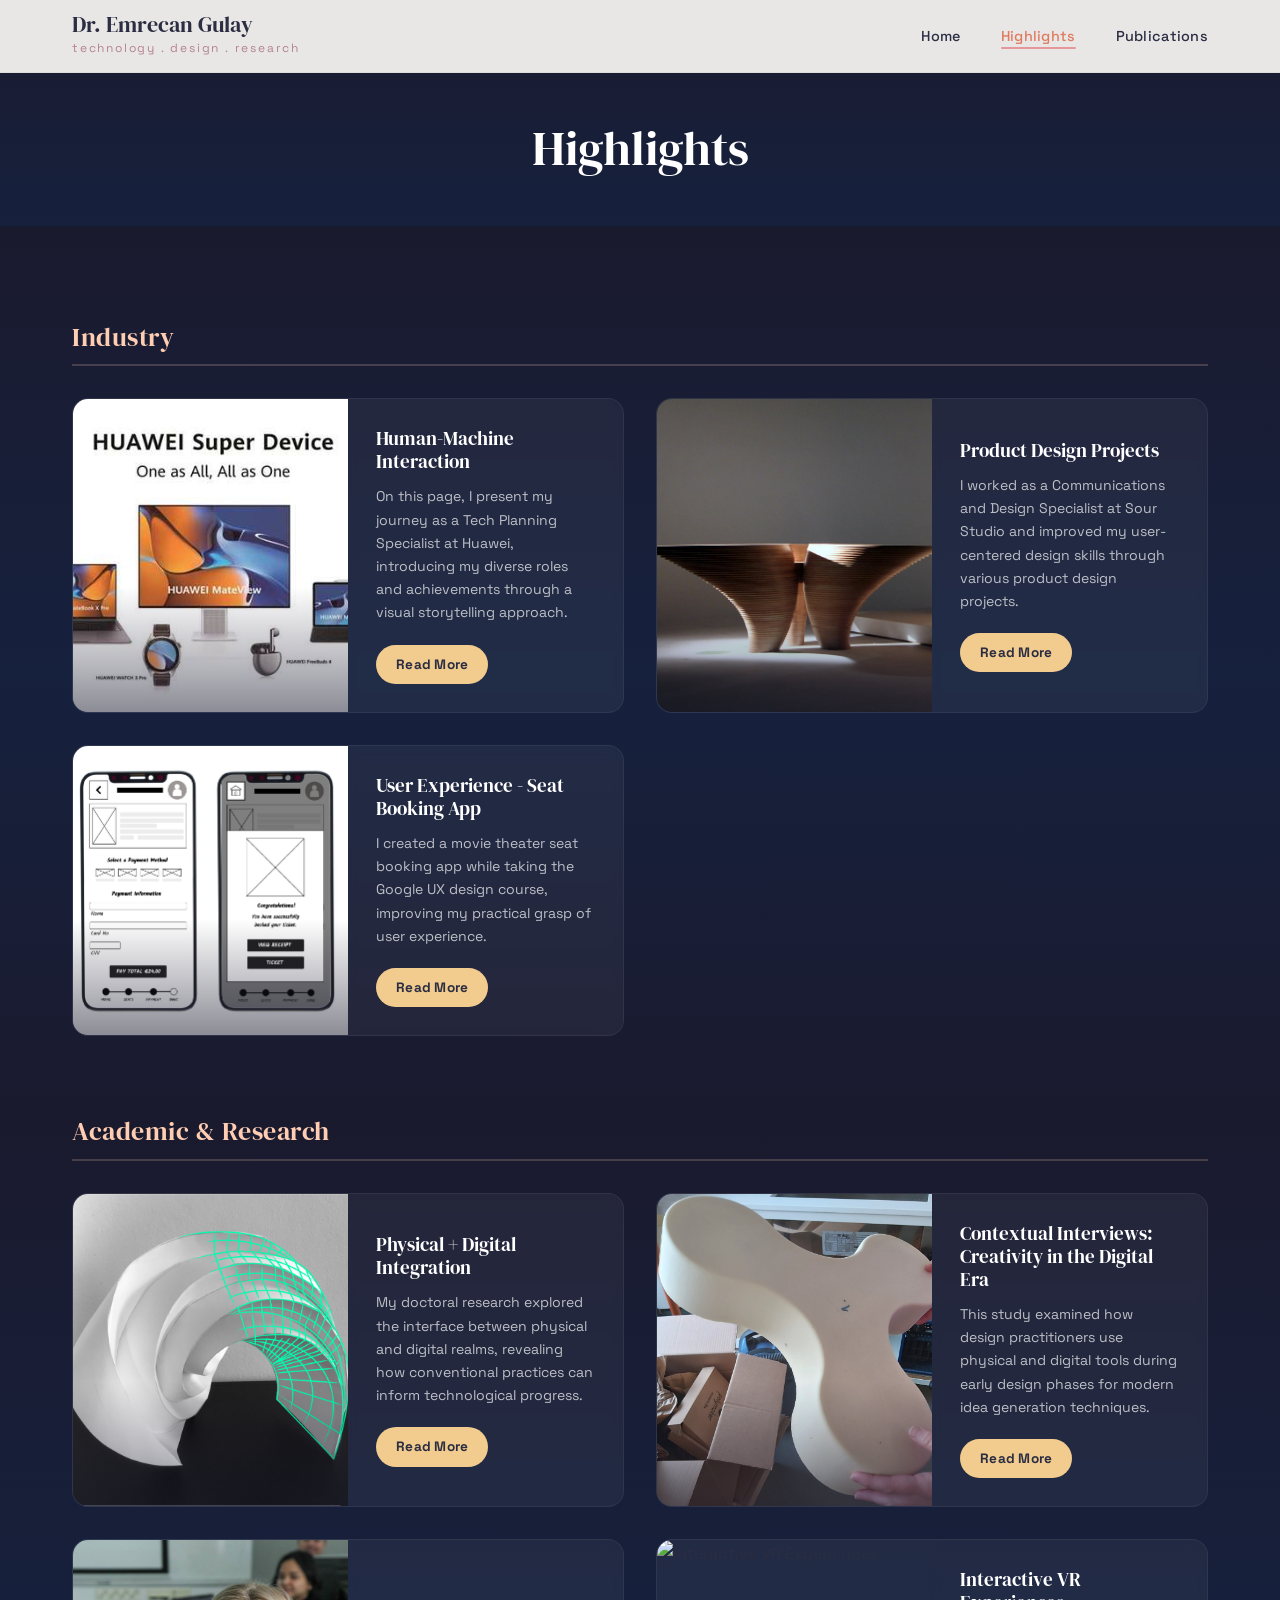
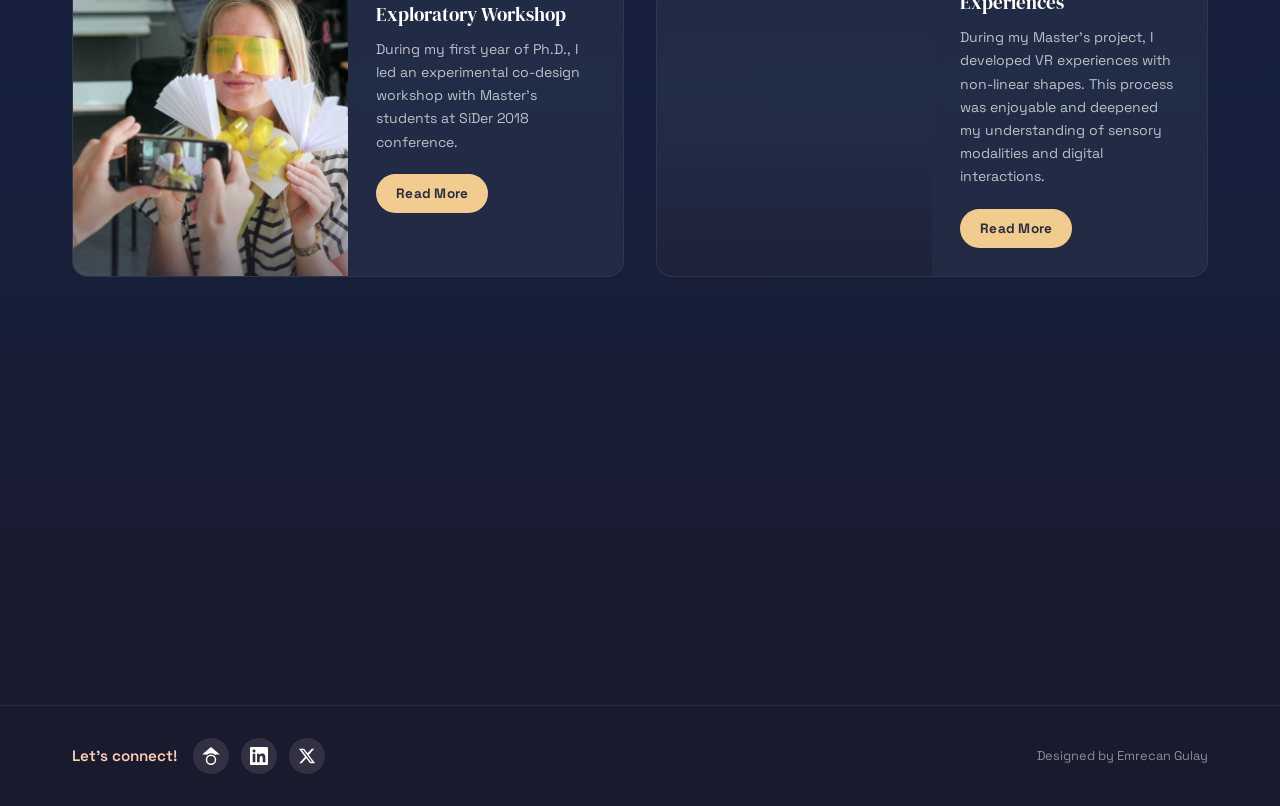
==== highlights.html @ 9b8a77b8 "Initial deploy: Enhanced portfolio site for GitHub Pages Migrated from Wix with visual enhancements " ====
<!DOCTYPE html>
<html lang="en">
<head>
  <meta charset="UTF-8">
  <meta name="viewport" content="width=device-width, initial-scale=1.0">
  <title>Highlights | Dr. Emrecan Gulay</title>
  <meta name="description" content="Project highlights from Dr. Emrecan Gulay's career in HCI research, UX design, and creative technology.">
  <link rel="icon" href="images/logo.png" type="image/png">
  <link rel="preconnect" href="https://fonts.googleapis.com">
  <link rel="preconnect" href="https://fonts.gstatic.com" crossorigin>
  <link href="https://fonts.googleapis.com/css2?family=Space+Grotesk:wght@300;400;500;600;700&family=DM+Serif+Display&display=swap" rel="stylesheet">
  <link rel="stylesheet" href="css/style.css">
</head>
<body data-page="highlights">

  <!-- ========== NAVIGATION ========== -->
  <nav class="navbar">
    <div class="container">
      <a href="index.html" class="nav-brand">
        <span class="nav-brand-name">Dr. Emrecan Gulay</span>
        <span class="nav-brand-subtitle">Technology . Design . Research</span>
      </a>
      <button class="nav-toggle" aria-label="Toggle navigation">
        <span></span>
        <span></span>
        <span></span>
      </button>
      <ul class="nav-links">
        <li><a href="index.html">Home</a></li>
        <li><a href="highlights.html" class="active">Highlights</a></li>
        <li><a href="publications.html">Publications</a></li>
      </ul>
    </div>
  </nav>

  <!-- ========== PAGE HERO ========== -->
  <section class="page-hero">
    <div class="container">
      <h1>Highlights</h1>
    </div>
  </section>

  <!-- ========== INDUSTRY PROJECTS ========== -->
  <section class="projects-section section-padding">
    <div class="container">
      <h2 class="section-label reveal">Industry</h2>
      <div class="projects-grid stagger-children">

        <!-- Human-Machine Interaction (Huawei) -->
        <div class="project-card reveal">
          <div class="project-card-image-wrapper">
            <img src="images/huawei-chip.jpg" alt="Huawei Human-Machine Interaction" class="project-card-image">
            <div class="project-card-image-overlay"></div>
          </div>
          <div class="project-card-content">
            <h3 class="project-card-title">Human-Machine Interaction</h3>
            <p class="project-card-desc">On this page, I present my journey as a Tech Planning Specialist at Huawei, introducing my diverse roles and achievements through a visual storytelling approach.</p>
            <a href="projects/huawei.html" class="btn btn-small">Read More</a>
          </div>
        </div>

        <!-- Product Design Projects (Sour Studio) -->
        <div class="project-card reveal">
          <div class="project-card-image-wrapper">
            <img src="images/product-design-table.png" alt="Product Design Projects" class="project-card-image">
            <div class="project-card-image-overlay"></div>
          </div>
          <div class="project-card-content">
            <h3 class="project-card-title">Product Design Projects</h3>
            <p class="project-card-desc">I worked as a Communications and Design Specialist at Sour Studio and improved my user-centered design skills through various product design projects.</p>
            <a href="projects/product-design.html" class="btn btn-small">Read More</a>
          </div>
        </div>

        <!-- User Experience - Seat Booking App -->
        <div class="project-card reveal">
          <div class="project-card-image-wrapper">
            <img src="images/seat-booking-wireframes.jpg" alt="User Experience - Seat Booking App" class="project-card-image">
            <div class="project-card-image-overlay"></div>
          </div>
          <div class="project-card-content">
            <h3 class="project-card-title">User Experience - Seat Booking App</h3>
            <p class="project-card-desc">I created a movie theater seat booking app while taking the Google UX design course, improving my practical grasp of user experience.</p>
            <a href="projects/seat-booking-app.html" class="btn btn-small">Read More</a>
          </div>
        </div>

      </div>
    </div>
  </section>

  <!-- ========== ACADEMIC / RESEARCH PROJECTS ========== -->
  <section class="projects-section">
    <div class="container">
      <h2 class="section-label reveal">Academic &amp; Research</h2>
      <div class="projects-grid stagger-children">

        <!-- Physical + Digital Integration (PhD) -->
        <div class="project-card reveal">
          <div class="project-card-image-wrapper">
            <img src="images/parametric-model.jpg" alt="Physical + Digital Integration" class="project-card-image">
            <div class="project-card-image-overlay"></div>
          </div>
          <div class="project-card-content">
            <h3 class="project-card-title">Physical + Digital Integration</h3>
            <p class="project-card-desc">My doctoral research explored the interface between physical and digital realms, revealing how conventional practices can inform technological progress.</p>
            <a href="projects/physical-digital.html" class="btn btn-small">Read More</a>
          </div>
        </div>

        <!-- Contextual Interviews -->
        <div class="project-card reveal">
          <div class="project-card-image-wrapper">
            <img src="images/contextual-interviews.jpg" alt="Contextual Interviews" class="project-card-image">
            <div class="project-card-image-overlay"></div>
          </div>
          <div class="project-card-content">
            <h3 class="project-card-title">Contextual Interviews: Creativity in the Digital Era</h3>
            <p class="project-card-desc">This study examined how design practitioners use physical and digital tools during early design phases for modern idea generation techniques.</p>
            <a href="projects/contextual-interviews.html" class="btn btn-small">Read More</a>
          </div>
        </div>

        <!-- Exploratory Workshop -->
        <div class="project-card reveal">
          <div class="project-card-image-wrapper">
            <img src="images/exploratory-workshop.jpg" alt="Exploratory Workshop at SiDer 2018" class="project-card-image">
            <div class="project-card-image-overlay"></div>
          </div>
          <div class="project-card-content">
            <h3 class="project-card-title">Exploratory Workshop</h3>
            <p class="project-card-desc">During my first year of Ph.D., I led an experimental co-design workshop with Master's students at SiDer 2018 conference.</p>
            <a href="projects/exploratory-workshop.html" class="btn btn-small">Read More</a>
          </div>
        </div>

        <!-- Interactive VR Experiences -->
        <div class="project-card reveal">
          <div class="project-card-image-wrapper">
            <img src="images/vr-experience.jpg" alt="Interactive VR Experiences" class="project-card-image">
            <div class="project-card-image-overlay"></div>
          </div>
          <div class="project-card-content">
            <h3 class="project-card-title">Interactive VR Experiences</h3>
            <p class="project-card-desc">During my Master's project, I developed VR experiences with non-linear shapes. This process was enjoyable and deepened my understanding of sensory modalities and digital interactions.</p>
            <a href="projects/vr-experiences.html" class="btn btn-small">Read More</a>
          </div>
        </div>

        <!-- Algorithmic Design -->
        <div class="project-card reveal">
          <div class="project-card-image-wrapper">
            <img src="images/algorithmic-design.jpg" alt="Algorithmic Design" class="project-card-image">
            <div class="project-card-image-overlay"></div>
          </div>
          <div class="project-card-content">
            <h3 class="project-card-title">Algorithmic Design</h3>
            <p class="project-card-desc">I used algorithmic tools and automated fabrication to construct a plywood exhibition space with curvaceous elements.</p>
            <a href="projects/algorithmic-design.html" class="btn btn-small">Read More</a>
          </div>
        </div>


      </div>
    </div>
  </section>

  <!-- Spacer before footer -->
  <div style="padding-bottom: 3rem; background: var(--dark-bg);"></div>

  <!-- ========== FOOTER ========== -->
  <footer class="footer">
    <div class="container">
      <div class="footer-connect">
        <span>Let's connect!</span>
        <div class="social-links">
          <a href="https://scholar.google.com/citations?user=F1DVHl8AAAAJ&hl=en" target="_blank" rel="noopener noreferrer" class="social-link" aria-label="Google Scholar">
            <svg width="18" height="18" viewBox="0 0 24 24" fill="currentColor"><path d="M12 24a7 7 0 1 1 0-14 7 7 0 0 1 0 14Zm0-2a5 5 0 1 0 0-10 5 5 0 0 0 0 10ZM0.21 10L12 0l11.79 10H18v1a7.96 7.96 0 0 0-6-2.74A7.96 7.96 0 0 0 6 11v-1H0.21Z"/></svg>
          </a>
          <a href="https://www.linkedin.com/in/emrecan-gulay/" target="_blank" rel="noopener noreferrer" class="social-link" aria-label="LinkedIn">
            <svg width="18" height="18" viewBox="0 0 24 24" fill="currentColor"><path d="M20.447 20.452h-3.554v-5.569c0-1.328-.027-3.037-1.852-3.037-1.853 0-2.136 1.445-2.136 2.939v5.667H9.351V9h3.414v1.561h.046c.477-.9 1.637-1.85 3.37-1.85 3.601 0 4.267 2.37 4.267 5.455v6.286zM5.337 7.433c-1.144 0-2.063-.926-2.063-2.065 0-1.138.92-2.063 2.063-2.063 1.14 0 2.064.925 2.064 2.063 0 1.139-.925 2.065-2.064 2.065zm1.782 13.019H3.555V9h3.564v11.452zM22.225 0H1.771C.792 0 0 .774 0 1.729v20.542C0 23.227.792 24 1.771 24h20.451C23.2 24 24 23.227 24 22.271V1.729C24 .774 23.2 0 22.222 0h.003z"/></svg>
          </a>
          <a href="https://twitter.com/" target="_blank" rel="noopener noreferrer" class="social-link" aria-label="Twitter">
            <svg width="18" height="18" viewBox="0 0 24 24" fill="currentColor"><path d="M18.244 2.25h3.308l-7.227 8.26 8.502 11.24H16.17l-5.214-6.817L4.99 21.75H1.68l7.73-8.835L1.254 2.25H8.08l4.713 6.231zm-1.161 17.52h1.833L7.084 4.126H5.117z"/></svg>
          </a>
        </div>
      </div>
      <div class="footer-credit">
        Designed by Emrecan Gulay
      </div>
    </div>
  </footer>

  <script src="js/main.js"></script>
  <script src="js/cursor-effects.js"></script>
</body>
</html>
---- css/style.css ----
/* ===================================
   Dr. Emrecan Gulay - Portfolio Site
   Warm Blush/Peach Pastel Theme
   =================================== */

/* ---------- CSS Variables ---------- */
:root {
  --peach: #FFCDB2;
  --blush: #FFB4A2;
  --rose: #E5989B;
  --deep-rose: #B5838D;
  --charcoal: #2B2D42;
  --dark-bg: #1A1A2E;
  --cream: #FAF9F6;
  --white: #FFFFFF;
  --light-gray: #F0EDED;
  --accent-orange: #E07A5F;
  --accent-teal: #81B29A;
  --accent-gold: #F2CC8F;
  --font-main: 'Space Grotesk', -apple-system, BlinkMacSystemFont, 'Segoe UI', sans-serif;
  --font-display: 'DM Serif Display', Georgia, serif;
  --transition: 0.3s cubic-bezier(0.4, 0, 0.2, 1);
  --shadow-sm: 0 2px 8px rgba(43, 45, 66, 0.08);
  --shadow-md: 0 4px 20px rgba(43, 45, 66, 0.12);
  --shadow-lg: 0 8px 40px rgba(43, 45, 66, 0.16);
  --max-width: 1200px;
}

/* ---------- Reset & Base ---------- */
*,
*::before,
*::after {
  margin: 0;
  padding: 0;
  box-sizing: border-box;
}

html {
  scroll-behavior: smooth;
  font-size: 16px;
}

body {
  font-family: var(--font-main);
  color: var(--charcoal);
  background-color: var(--cream);
  line-height: 1.7;
  overflow-x: hidden;
  -webkit-font-smoothing: antialiased;
}

img {
  max-width: 100%;
  height: auto;
  display: block;
}

a {
  color: inherit;
  text-decoration: none;
  transition: color var(--transition);
}

h1, h2, h3, h4 {
  font-family: var(--font-display);
  font-weight: 400;
  line-height: 1.2;
}

/* ---------- Utility ---------- */
.container {
  max-width: var(--max-width);
  margin: 0 auto;
  padding: 0 2rem;
}

.section-padding {
  padding: 6rem 0;
}

/* ---------- Gradient Text Effects ---------- */
.gradient-text-orange {
  background: linear-gradient(135deg, var(--accent-orange), var(--blush));
  -webkit-background-clip: text;
  -webkit-text-fill-color: transparent;
  background-clip: text;
}

.gradient-text-teal {
  background: linear-gradient(135deg, var(--accent-teal), #6EC4A8);
  -webkit-background-clip: text;
  -webkit-text-fill-color: transparent;
  background-clip: text;
}

/* ---------- Scroll Animations ---------- */
/* Scroll reveals — no transitions/animations, JS handles entrance */
.reveal, .reveal-left, .reveal-right { /* placeholder classes */ }

/* ---------- Navigation ---------- */
.navbar {
  position: fixed;
  top: 0;
  left: 0;
  right: 0;
  z-index: 1000;
  background: rgba(250, 249, 246, 0.92);
  backdrop-filter: blur(12px);
  -webkit-backdrop-filter: blur(12px);
  border-bottom: 1px solid rgba(43, 45, 66, 0.06);
  transition: box-shadow var(--transition);
}

.navbar.scrolled {
  box-shadow: var(--shadow-sm);
}

.navbar .container {
  display: flex;
  justify-content: space-between;
  align-items: center;
  height: 72px;
}

.nav-brand {
  display: flex;
  flex-direction: column;
}

.nav-brand-name {
  font-family: var(--font-display);
  font-size: 1.35rem;
  font-weight: 400;
  color: var(--charcoal);
  line-height: 1.15;
}

.nav-brand-subtitle {
  font-size: 0.75rem;
  color: var(--deep-rose);
  letter-spacing: 0.15em;
  text-transform: lowercase;
  font-weight: 400;
}

.nav-links {
  display: flex;
  list-style: none;
  gap: 2.5rem;
}

.nav-links a {
  font-size: 0.9rem;
  font-weight: 500;
  letter-spacing: 0.02em;
  position: relative;
  padding: 0.25rem 0;
}

.nav-links a::after {
  content: '';
  position: absolute;
  bottom: 0;
  left: 0;
  width: 0;
  height: 2px;
  background: var(--rose);
  transition: width var(--transition);
  border-radius: 1px;
}

.nav-links a:hover::after,
.nav-links a.active::after {
  width: 100%;
}

.nav-links a.active {
  color: var(--accent-orange);
}

/* Mobile menu toggle */
.nav-toggle {
  display: none;
  flex-direction: column;
  gap: 5px;
  cursor: pointer;
  background: none;
  border: none;
  padding: 4px;
}

.nav-toggle span {
  width: 24px;
  height: 2px;
  background: var(--charcoal);
  transition: var(--transition);
  border-radius: 1px;
}

/* ---------- Hero Section ---------- */
.hero {
  min-height: 100vh;
  display: flex;
  align-items: center;
  position: relative;
  overflow: hidden;
  padding-top: 72px;
}

.hero::before {
  content: '';
  position: absolute;
  inset: 0;
  background:
    radial-gradient(circle at 20% 50%, rgba(255,205,178,0.15), transparent 50%),
    radial-gradient(circle at 80% 20%, rgba(129,178,154,0.1), transparent 40%),
    radial-gradient(circle at 60% 80%, rgba(255,180,162,0.1), transparent 45%);
  animation: meshMove 20s ease-in-out infinite alternate;
  z-index: 0;
}

@keyframes meshMove {
  0% { transform: scale(1) rotate(0deg); }
  100% { transform: scale(1.1) rotate(3deg); }
}

.hero .container {
  display: grid;
  grid-template-columns: 1fr 1fr;
  gap: 4rem;
  align-items: center;
}

.hero-content {
  z-index: 2;
  animation: heroFadeUp 1s ease 0.2s both;
}

/* hero-visual animation merged into the block below */

@keyframes heroFadeUp {
  from { opacity: 0; transform: translateY(30px); }
  to   { opacity: 1; transform: translateY(0); }
}

@keyframes heroFadeIn {
  from { opacity: 0; transform: translateX(30px); }
  to   { opacity: 1; transform: translateX(0); }
}

.hero-greeting {
  font-size: 1.1rem;
  color: var(--accent-orange);
  font-weight: 600;
  margin-bottom: 0.5rem;
  display: inline-block;
}

.hero-title {
  font-size: 3rem;
  color: var(--charcoal);
  margin-bottom: 1.5rem;
}

.hero-title .highlight {
  color: var(--accent-orange);
}

.hero-title .highlight-teal {
  color: var(--accent-teal);
}

.hero-description {
  font-size: 1.15rem;
  color: #666;
  max-width: 520px;
  line-height: 1.8;
}

.hero-cta {
  display: flex;
  gap: 1rem;
  margin-top: 2rem;
}

.hero-visual {
  position: relative;
  display: flex;
  justify-content: center;
  align-items: center;
  animation: heroFadeIn 1.2s ease 0.5s both;
}

.hero-swirl {
  width: 100%;
  max-width: 500px;
  animation: float 6s ease-in-out infinite;
}

@keyframes float {
  0%, 100% { transform: translateY(0) rotate(0deg); }
  50% { transform: translateY(-15px) rotate(2deg); }
}

/* Decorative floating dots */
.hero-visual::before,
.hero-visual::after {
  content: '';
  position: absolute;
  border-radius: 50%;
  opacity: 0.3;
}

.hero-visual::before {
  width: 120px;
  height: 120px;
  background: var(--peach);
  top: -20px;
  right: -20px;
  animation: pulse 4s ease-in-out infinite;
}

.hero-visual::after {
  width: 80px;
  height: 80px;
  background: var(--blush);
  bottom: 20px;
  left: -10px;
  animation: pulse 4s ease-in-out infinite 1s;
}

@keyframes pulse {
  0%, 100% { transform: scale(1); opacity: 0.3; }
  50% { transform: scale(1.15); opacity: 0.5; }
}

/* ---------- Buttons ---------- */
.btn {
  display: inline-flex;
  align-items: center;
  gap: 0.5rem;
  padding: 0.75rem 1.75rem;
  border-radius: 50px;
  font-size: 0.9rem;
  font-weight: 600;
  letter-spacing: 0.02em;
  transition: all var(--transition);
  cursor: pointer;
  border: none;
}

.btn-primary {
  background: var(--accent-orange);
  color: var(--white);
}

.btn-primary:hover {
  background: #c96a50;
  transform: translateY(-2px);
  box-shadow: var(--shadow-md);
}

.btn-outline {
  background: transparent;
  color: var(--charcoal);
  border: 2px solid var(--blush);
}

.btn-outline:hover {
  background: var(--peach);
  border-color: var(--peach);
  transform: translateY(-2px);
}

.btn-small {
  padding: 0.5rem 1.25rem;
  font-size: 0.85rem;
}

/* ---------- About Section ---------- */
.about-section {
  background: linear-gradient(180deg, #1A1A2E 0%, #16213E 50%, #1A1A2E 100%);
  color: var(--white);
  position: relative;
  overflow: hidden;
}

.about-section .container {
  display: grid;
  grid-template-columns: auto 1fr auto;
  gap: 3rem;
  align-items: center;
}

.about-photo-wrapper {
  position: relative;
}

.about-photo {
  width: 280px;
  height: 340px;
  object-fit: cover;
  border-radius: 16px;
  border: 3px solid rgba(255, 205, 178, 0.3);
}

.about-text h2 {
  font-size: 2rem;
  margin-bottom: 1rem;
  color: var(--peach);
}

.about-text p {
  font-size: 1rem;
  line-height: 1.85;
  color: rgba(255, 255, 255, 0.85);
  max-width: 520px;
}

.about-character {
  width: 200px;
  opacity: 0.9;
}

/* ---------- Quick Facts ---------- */
.quick-facts {
  background: linear-gradient(180deg, #1A1A2E 0%, #16213E 50%, #1A1A2E 100%);
  padding-bottom: 4rem;
}

.facts-grid {
  display: flex;
  justify-content: center;
  gap: 3rem;
  flex-wrap: wrap;
}

.fact-item {
  text-align: center;
  color: var(--white);
}

.fact-item .fact-highlight {
  font-weight: 700;
  color: var(--accent-gold);
}

.fact-item .fact-emoji {
  font-size: 1.3rem;
  margin-left: 0.3rem;
}

/* ---------- Action Buttons Section ---------- */
.actions-section {
  background: linear-gradient(180deg, #1A1A2E 0%, #16213E 50%, #1A1A2E 100%);
  padding-bottom: 5rem;
}

.actions-grid {
  display: flex;
  justify-content: center;
  gap: 2.5rem;
}

.action-card {
  display: flex;
  flex-direction: column;
  align-items: center;
  gap: 0.75rem;
  text-decoration: none;
  transition: transform var(--transition);
}

.action-card:hover {
  transform: translateY(-5px);
}

.action-icon {
  width: 80px;
  height: 80px;
  border-radius: 50%;
  background: var(--peach);
  display: flex;
  align-items: center;
  justify-content: center;
  font-size: 1.8rem;
  transition: all var(--transition);
}

.action-card:hover .action-icon {
  background: var(--blush);
  box-shadow: 0 4px 20px rgba(255, 180, 162, 0.4);
}

.action-label {
  font-weight: 700;
  font-size: 0.95rem;
  color: var(--white);
  text-transform: uppercase;
  letter-spacing: 0.08em;
}

/* ---------- Hobbies / Interests Ticker ---------- */
.interests-bar {
  background: var(--cream);
  padding: 1.5rem 0;
  border-top: 1px solid rgba(43, 45, 66, 0.06);
  border-bottom: 1px solid rgba(43, 45, 66, 0.06);
  overflow: hidden;
}

.interests-track {
  display: flex;
  gap: 3rem;
  animation: scroll-ticker 30s linear infinite;
  width: max-content;
}

.interest-item {
  display: flex;
  align-items: center;
  gap: 0.5rem;
  font-size: 0.9rem;
  color: var(--charcoal);
  white-space: nowrap;
  opacity: 0.7;
}

.interest-dot {
  width: 8px;
  height: 8px;
  border-radius: 50%;
  flex-shrink: 0;
}

@keyframes scroll-ticker {
  0% { transform: translateX(0); }
  100% { transform: translateX(-50%); }
}

/* ---------- Footer ---------- */
.footer {
  background: var(--dark-bg);
  border-top: 1px solid rgba(255, 255, 255, 0.08);
  padding: 2rem 0;
}

.footer .container {
  display: flex;
  justify-content: space-between;
  align-items: center;
}

.footer-connect {
  display: flex;
  align-items: center;
  gap: 1rem;
}

.footer-connect span {
  color: var(--peach);
  font-weight: 600;
  font-size: 0.95rem;
}

.social-links {
  display: flex;
  gap: 0.75rem;
}

.social-link {
  width: 36px;
  height: 36px;
  border-radius: 50%;
  background: rgba(255, 255, 255, 0.1);
  display: flex;
  align-items: center;
  justify-content: center;
  color: var(--white);
  transition: all var(--transition);
  font-size: 1rem;
}

.social-link:hover {
  background: var(--accent-orange);
  transform: translateY(-2px);
}

.footer-credit {
  color: rgba(255, 255, 255, 0.5);
  font-size: 0.8rem;
}

/* =========================================
   HIGHLIGHTS PAGE
   ========================================= */

.page-hero {
  padding-top: 120px;
  padding-bottom: 3rem;
  text-align: center;
  background: linear-gradient(180deg, #1A1A2E 0%, #16213E 100%);
}

.page-hero h1 {
  font-size: 3rem;
  color: var(--white);
}

.page-hero p {
  color: rgba(255, 255, 255, 0.6);
  margin-top: 0.5rem;
  font-size: 1.05rem;
}

/* Section Label (Industry / Academic headings) */
.section-label {
  font-family: var(--font-display);
  font-size: 1.6rem;
  color: var(--peach);
  margin-bottom: 2rem;
  padding-bottom: 0.75rem;
  border-bottom: 2px solid rgba(255, 205, 178, 0.2);
  letter-spacing: 0.02em;
}

/* Project Cards Grid */
.projects-section {
  background: linear-gradient(180deg, #1A1A2E 0%, #16213E 50%, #1A1A2E 100%);
  padding-bottom: 5rem;
}

.projects-grid {
  display: grid;
  grid-template-columns: repeat(2, 1fr);
  gap: 2rem;
}

.project-card {
  display: grid;
  grid-template-columns: 1fr 1fr;
  background: rgba(255, 255, 255, 0.05);
  border-radius: 16px;
  overflow: hidden;
  transition: all var(--transition), box-shadow 0.4s ease;
  border: 1px solid rgba(255, 255, 255, 0.06);
}

.project-card:hover {
  transform: translateY(-4px);
  box-shadow: 0 12px 40px rgba(0, 0, 0, 0.3);
  border-color: rgba(255, 205, 178, 0.2);
}

/* Image wrapper with overflow hidden and gradient overlay */
.project-card-image-wrapper {
  position: relative;
  overflow: hidden;
}

.project-card-image {
  width: 100%;
  height: 100%;
  min-height: 260px;
  object-fit: cover;
  transition: transform 0.6s ease;
}

.project-card:hover .project-card-image {
  transform: scale(1.05);
}

.project-card-image-overlay {
  position: absolute;
  bottom: 0;
  left: 0;
  right: 0;
  height: 40%;
  background: linear-gradient(to top, rgba(26, 26, 46, 0.5), transparent);
  pointer-events: none;
}

.project-card-content {
  padding: 1.75rem;
  display: flex;
  flex-direction: column;
  justify-content: center;
  backdrop-filter: blur(4px);
  -webkit-backdrop-filter: blur(4px);
}

.project-card-title {
  font-size: 1.2rem;
  color: var(--white);
  margin-bottom: 0.75rem;
  font-family: var(--font-display);
}

.project-card-desc {
  font-size: 0.88rem;
  color: rgba(255, 255, 255, 0.7);
  line-height: 1.65;
  margin-bottom: 1.25rem;
}

.project-card .btn-small {
  align-self: flex-start;
  background: var(--accent-gold);
  color: var(--charcoal);
  font-weight: 700;
}

.project-card .btn-small:hover {
  background: #e5be7d;
}

/* Full width last card if odd number */
.projects-grid .project-card:last-child:nth-child(odd) {
  grid-column: 1 / -1;
  max-width: calc(50% - 1rem);
}

/* =========================================
   PUBLICATIONS PAGE
   ========================================= */

.publications-section {
  background: linear-gradient(180deg, #1A1A2E 0%, #16213E 50%, #1A1A2E 100%);
  padding-bottom: 5rem;
  min-height: 60vh;
}

.pub-year-group {
  margin-bottom: 3rem;
}

.pub-year {
  font-size: 1.8rem;
  color: var(--accent-gold);
  margin-bottom: 1.5rem;
  font-family: var(--font-display);
  cursor: pointer;
  display: flex;
  align-items: center;
  gap: 0.5rem;
  padding-bottom: 0.5rem;
  border-bottom: 1px solid rgba(242, 204, 143, 0.15);
}

.pub-year .toggle-icon {
  font-size: 0.8rem;
  transition: transform var(--transition);
}

.pub-year.collapsed .toggle-icon {
  transform: rotate(-90deg);
}

.pub-count {
  font-family: var(--font-main);
  font-size: 0.8rem;
  font-weight: 500;
  color: rgba(255, 255, 255, 0.4);
  margin-left: auto;
  margin-right: 0.5rem;
}

.pub-item {
  margin-bottom: 2rem;
  padding-bottom: 2rem;
  border-bottom: 1px solid rgba(255, 255, 255, 0.08);
}

.pub-item:last-child {
  border-bottom: none;
}

.pub-title {
  font-size: 1rem;
  font-weight: 700;
  color: var(--white);
  margin-bottom: 0.75rem;
  line-height: 1.5;
}

.pub-title em {
  color: var(--peach);
  font-style: italic;
}

/* Publication Badges */
.pub-badge {
  display: inline-block;
  padding: 0.2rem 0.6rem;
  border-radius: 20px;
  font-size: 0.7rem;
  font-weight: 600;
  letter-spacing: 0.04em;
  text-transform: uppercase;
  margin-bottom: 0.75rem;
}

.badge-paper {
  background: rgba(224, 122, 95, 0.15);
  color: var(--accent-orange);
}

.badge-patent {
  background: rgba(242, 204, 143, 0.15);
  color: var(--accent-gold);
}

.badge-thesis {
  background: rgba(229, 152, 155, 0.15);
  color: var(--rose);
}

.badge-preprint {
  background: rgba(129, 178, 154, 0.15);
  color: var(--accent-teal);
}

.pub-citation {
  font-size: 0.88rem;
  color: rgba(255, 255, 255, 0.65);
  line-height: 1.7;
}

.pub-citation a {
  color: var(--blush);
  word-break: break-all;
}

.pub-citation a:hover {
  color: var(--peach);
  text-decoration: underline;
}

.scholar-link {
  display: inline-flex;
  align-items: center;
  gap: 0.5rem;
  color: var(--peach);
  font-weight: 600;
  margin-top: 2rem;
  font-size: 0.95rem;
  transition: color var(--transition);
}

.scholar-link:hover {
  color: var(--accent-gold);
}

/* =========================================
   RESPONSIVE
   ========================================= */

@media (max-width: 1024px) {
  .hero .container {
    grid-template-columns: 1fr;
    text-align: center;
  }

  .hero-description {
    margin: 0 auto;
  }

  .hero-cta {
    justify-content: center;
  }

  .hero-visual {
    max-width: 400px;
    margin: 0 auto;
  }

  .about-section .container {
    grid-template-columns: 1fr;
    text-align: center;
    gap: 2rem;
  }

  .about-photo {
    margin: 0 auto;
  }

  .about-text p {
    margin: 0 auto;
  }

  .about-character {
    margin: 0 auto;
  }

  .projects-grid {
    grid-template-columns: 1fr;
  }

  .projects-grid .project-card:last-child:nth-child(odd) {
    max-width: 100%;
  }
}

@media (max-width: 768px) {
  html {
    font-size: 15px;
  }

  .nav-links {
    position: fixed;
    top: 72px;
    left: 0;
    right: 0;
    background: var(--cream);
    flex-direction: column;
    align-items: center;
    padding: 2rem;
    gap: 1.5rem;
    box-shadow: var(--shadow-md);
    transform: translateY(-20px);
    opacity: 0;
    pointer-events: none;
    transition: transform 0.3s ease, opacity 0.3s ease;
  }

  .nav-links.open {
    transform: translateY(0);
    opacity: 1;
    pointer-events: auto;
  }

  .nav-toggle {
    display: flex;
  }

  .hero-title {
    font-size: 2.2rem;
  }

  .hero-description {
    font-size: 1rem;
  }

  .section-padding {
    padding: 4rem 0;
  }

  .project-card {
    grid-template-columns: 1fr;
  }

  .project-card-image {
    min-height: 200px;
  }

  .footer .container {
    flex-direction: column;
    gap: 1rem;
    text-align: center;
  }

  .page-hero h1 {
    font-size: 2.2rem;
  }

  .facts-grid {
    gap: 1.5rem;
  }
}

/* =========================================
   CURSOR EFFECTS
   ========================================= */

.cursor-canvas {
  position: fixed;
  top: 0;
  left: 0;
  width: 100%;
  height: 100%;
  pointer-events: none;
  z-index: 9999;
}

/* Hide cursor effects on touch devices */
@media (hover: none) {
  .cursor-canvas {
    display: none;
  }
}

@media (max-width: 480px) {
  .container {
    padding: 0 1.25rem;
  }

  .hero-title {
    font-size: 1.8rem;
  }

  .actions-grid {
    gap: 1.5rem;
  }

  .action-icon {
    width: 64px;
    height: 64px;
    font-size: 1.5rem;
  }
}
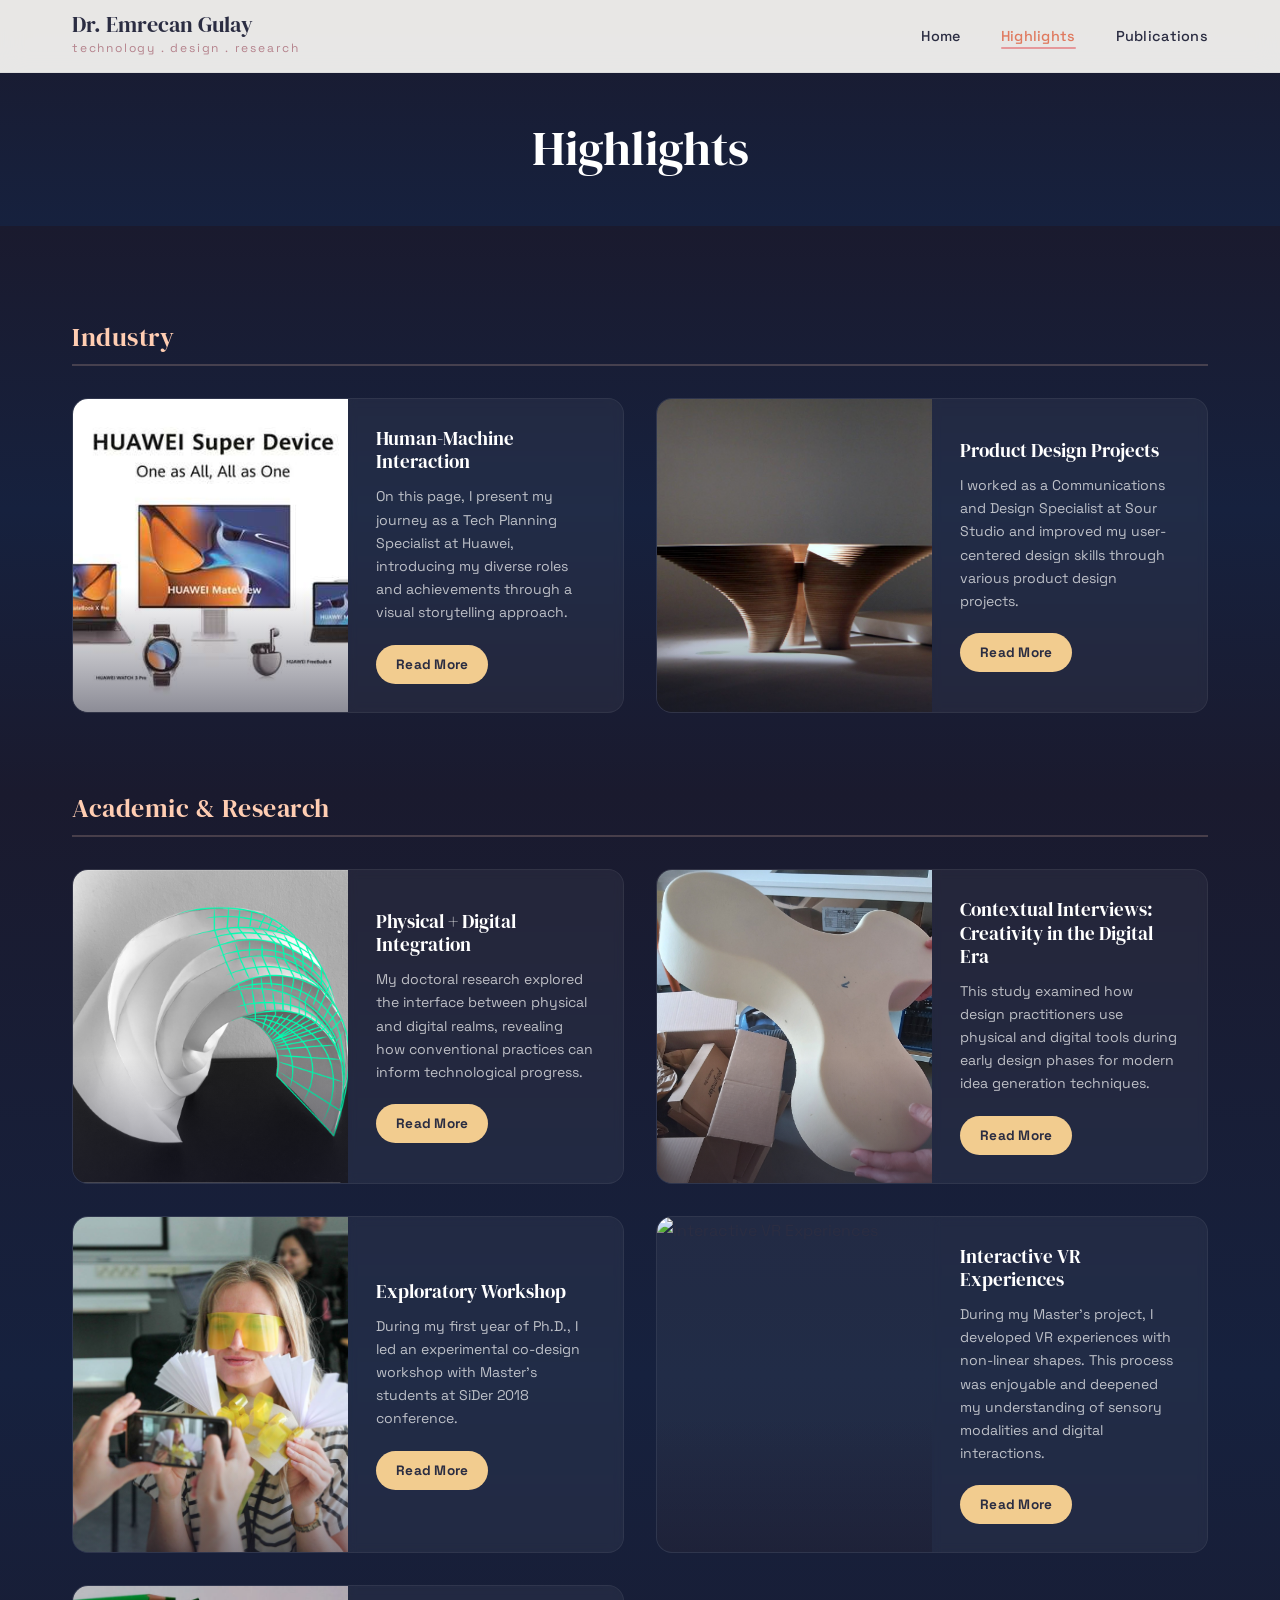
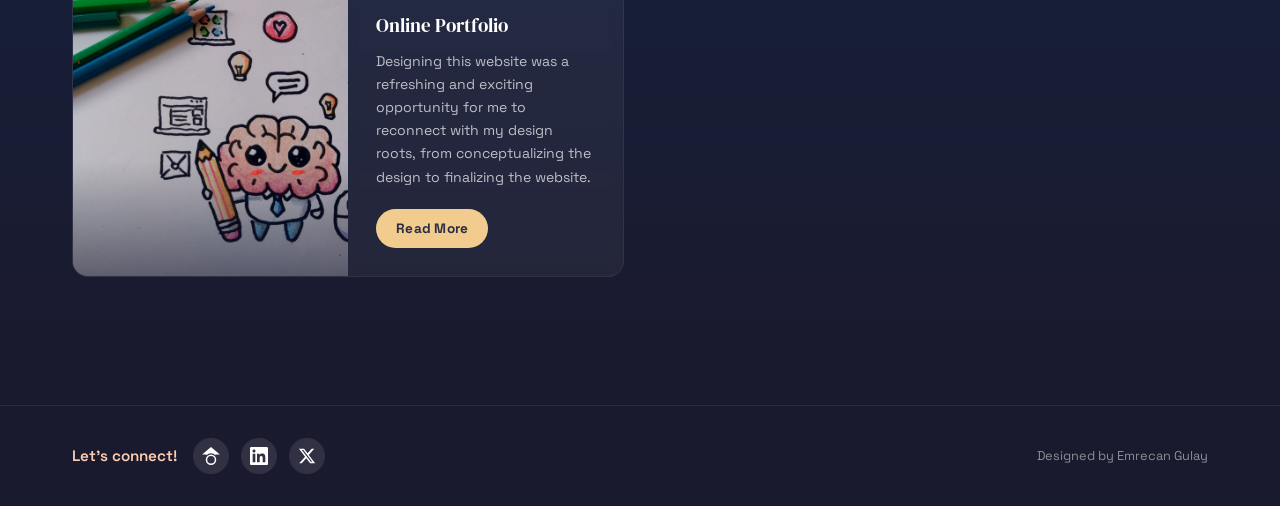
==== commit b19b4b86: "Fix all project pages: exact Wix replica content and images - Rebuilt 6 project detail pages with co" ====
--- a/highlights.html
+++ b/highlights.html
@@ -72,18 +72,6 @@
           </div>
         </div>
 
-        <!-- User Experience - Seat Booking App -->
-        <div class="project-card reveal">
-          <div class="project-card-image-wrapper">
-            <img src="images/seat-booking-wireframes.jpg" alt="User Experience - Seat Booking App" class="project-card-image">
-            <div class="project-card-image-overlay"></div>
-          </div>
-          <div class="project-card-content">
-            <h3 class="project-card-title">User Experience - Seat Booking App</h3>
-            <p class="project-card-desc">I created a movie theater seat booking app while taking the Google UX design course, improving my practical grasp of user experience.</p>
-            <a href="projects/seat-booking-app.html" class="btn btn-small">Read More</a>
-          </div>
-        </div>
 
       </div>
     </div>
@@ -147,16 +135,16 @@
           </div>
         </div>
 
-        <!-- Algorithmic Design -->
+        <!-- Online Portfolio -->
         <div class="project-card reveal">
           <div class="project-card-image-wrapper">
-            <img src="images/algorithmic-design.jpg" alt="Algorithmic Design" class="project-card-image">
+            <img src="images/projects/portfolio-laptop-mockup.jpg" alt="Online Portfolio" class="project-card-image">
             <div class="project-card-image-overlay"></div>
           </div>
           <div class="project-card-content">
-            <h3 class="project-card-title">Algorithmic Design</h3>
-            <p class="project-card-desc">I used algorithmic tools and automated fabrication to construct a plywood exhibition space with curvaceous elements.</p>
-            <a href="projects/algorithmic-design.html" class="btn btn-small">Read More</a>
+            <h3 class="project-card-title">Online Portfolio</h3>
+            <p class="project-card-desc">Designing this website was a refreshing and exciting opportunity for me to reconnect with my design roots, from conceptualizing the design to finalizing the website.</p>
+            <a href="projects/online-portfolio.html" class="btn btn-small">Read More</a>
           </div>
         </div>
 
--- a/css/style.css
+++ b/css/style.css
@@ -1008,3 +1008,262 @@
     font-size: 1.5rem;
   }
 }
+
+/* ========== PROJECT DETAIL PAGES ========== */
+
+.project-detail-hero {
+  background: var(--dark-bg);
+  color: var(--white);
+  padding: 8rem 0 4rem;
+  position: relative;
+  overflow: hidden;
+}
+
+.project-detail-hero::before {
+  content: '';
+  position: absolute;
+  top: 0;
+  left: 0;
+  right: 0;
+  bottom: 0;
+  background: linear-gradient(135deg, rgba(26, 26, 46, 0.92), rgba(43, 45, 66, 0.85));
+  z-index: 1;
+}
+
+.project-detail-hero .container {
+  position: relative;
+  z-index: 2;
+}
+
+.project-detail-hero .hero-bg-image {
+  position: absolute;
+  top: 0;
+  left: 0;
+  width: 100%;
+  height: 100%;
+  object-fit: cover;
+  opacity: 0.3;
+}
+
+.project-back-link {
+  display: inline-flex;
+  align-items: center;
+  gap: 0.5rem;
+  color: var(--accent-gold);
+  text-decoration: none;
+  font-size: 0.9rem;
+  font-weight: 500;
+  margin-bottom: 2rem;
+  transition: var(--transition);
+}
+
+.project-back-link:hover {
+  color: var(--peach);
+  transform: translateX(-4px);
+}
+
+.project-detail-hero .project-meta {
+  display: flex;
+  flex-wrap: wrap;
+  gap: 1rem;
+  margin-top: 1.5rem;
+}
+
+.project-meta-tag {
+  display: inline-block;
+  background: rgba(255, 255, 255, 0.1);
+  border: 1px solid rgba(255, 255, 255, 0.15);
+  padding: 0.35rem 1rem;
+  border-radius: 50px;
+  font-size: 0.82rem;
+  color: var(--peach);
+  font-weight: 500;
+  letter-spacing: 0.02em;
+}
+
+.project-detail-hero h1 {
+  font-family: var(--font-display);
+  font-size: clamp(2rem, 5vw, 3.2rem);
+  line-height: 1.15;
+  margin-bottom: 0.5rem;
+}
+
+.project-detail-hero .project-subtitle {
+  font-size: 1.1rem;
+  color: rgba(255, 255, 255, 0.7);
+  max-width: 600px;
+  line-height: 1.6;
+}
+
+/* Project Content Sections */
+.project-content {
+  padding: 4rem 0;
+}
+
+.project-section {
+  margin-bottom: 4rem;
+}
+
+.project-section h2 {
+  font-family: var(--font-display);
+  font-size: 1.6rem;
+  color: var(--charcoal);
+  margin-bottom: 1rem;
+  position: relative;
+  padding-left: 1.25rem;
+}
+
+.project-section h2::before {
+  content: '';
+  position: absolute;
+  left: 0;
+  top: 0.15em;
+  width: 4px;
+  height: 1.2em;
+  background: var(--accent-gold);
+  border-radius: 2px;
+}
+
+.project-section p {
+  font-size: 1.05rem;
+  color: #555;
+  line-height: 1.8;
+  max-width: 800px;
+  margin-bottom: 1rem;
+}
+
+.project-section p:last-child {
+  margin-bottom: 0;
+}
+
+/* Image Galleries */
+.project-gallery {
+  display: grid;
+  gap: 1.25rem;
+  margin-top: 1.5rem;
+}
+
+.project-gallery.grid-2 {
+  grid-template-columns: repeat(2, 1fr);
+}
+
+.project-gallery.grid-3 {
+  grid-template-columns: repeat(3, 1fr);
+}
+
+.project-gallery.grid-1 {
+  grid-template-columns: 1fr;
+  max-width: 800px;
+}
+
+.project-gallery img {
+  width: 100%;
+  border-radius: 12px;
+  box-shadow: var(--shadow-md);
+  transition: transform 0.4s ease, box-shadow 0.4s ease;
+  cursor: pointer;
+}
+
+.project-gallery img:hover {
+  transform: translateY(-4px);
+  box-shadow: var(--shadow-lg);
+}
+
+.project-gallery figcaption,
+.gallery-caption {
+  font-size: 0.85rem;
+  color: #888;
+  text-align: center;
+  margin-top: 0.5rem;
+  font-style: italic;
+}
+
+/* Wide image that spans full content width */
+.project-wide-image {
+  width: 100%;
+  border-radius: 16px;
+  box-shadow: var(--shadow-lg);
+  margin: 2rem 0;
+}
+
+/* Highlight callout box */
+.project-callout {
+  background: linear-gradient(135deg, var(--peach), var(--blush));
+  border-radius: 16px;
+  padding: 2rem 2.5rem;
+  margin: 2rem 0;
+  color: var(--charcoal);
+}
+
+.project-callout h3 {
+  font-family: var(--font-display);
+  font-size: 1.2rem;
+  margin-bottom: 0.5rem;
+}
+
+.project-callout p {
+  color: var(--charcoal);
+  max-width: 100%;
+}
+
+/* External link button */
+.project-ext-link {
+  display: inline-flex;
+  align-items: center;
+  gap: 0.5rem;
+  background: var(--accent-gold);
+  color: var(--charcoal);
+  padding: 0.75rem 1.5rem;
+  border-radius: 50px;
+  font-weight: 700;
+  font-size: 0.9rem;
+  text-decoration: none;
+  transition: var(--transition);
+  margin-top: 1rem;
+}
+
+.project-ext-link:hover {
+  background: #e5be7d;
+  transform: translateY(-2px);
+  box-shadow: var(--shadow-md);
+}
+
+/* Dark section variant */
+.project-section-dark {
+  background: var(--dark-bg);
+  color: var(--white);
+  padding: 4rem 0;
+  margin: 0 calc(-50vw + 50%);
+  padding-left: calc(50vw - 50%);
+  padding-right: calc(50vw - 50%);
+}
+
+.project-section-dark h2 {
+  color: var(--white);
+}
+
+.project-section-dark p {
+  color: rgba(255, 255, 255, 0.75);
+}
+
+/* Responsive for project detail */
+@media (max-width: 768px) {
+  .project-detail-hero {
+    padding: 6rem 0 3rem;
+  }
+
+  .project-gallery.grid-2,
+  .project-gallery.grid-3 {
+    grid-template-columns: 1fr;
+  }
+
+  .project-callout {
+    padding: 1.5rem;
+  }
+}
+
+@media (max-width: 480px) {
+  .project-detail-hero h1 {
+    font-size: 1.6rem;
+  }
+}
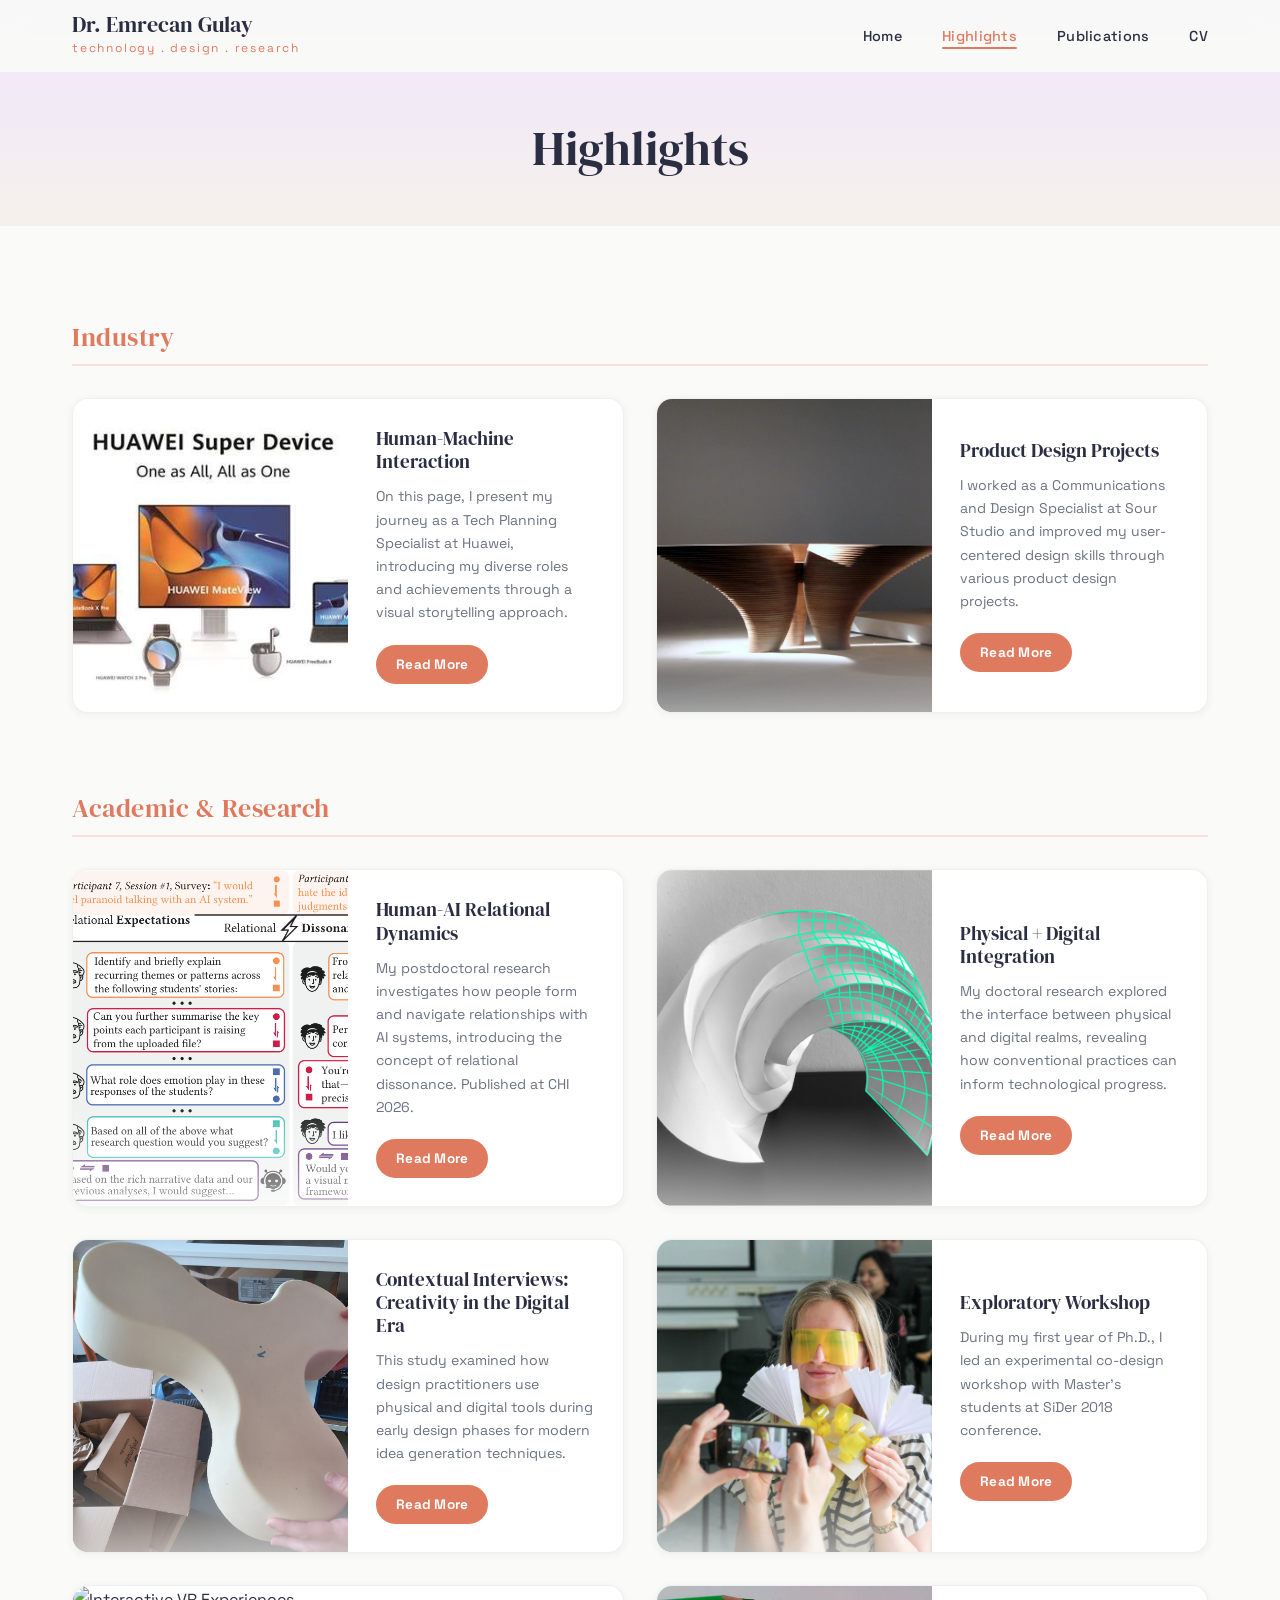
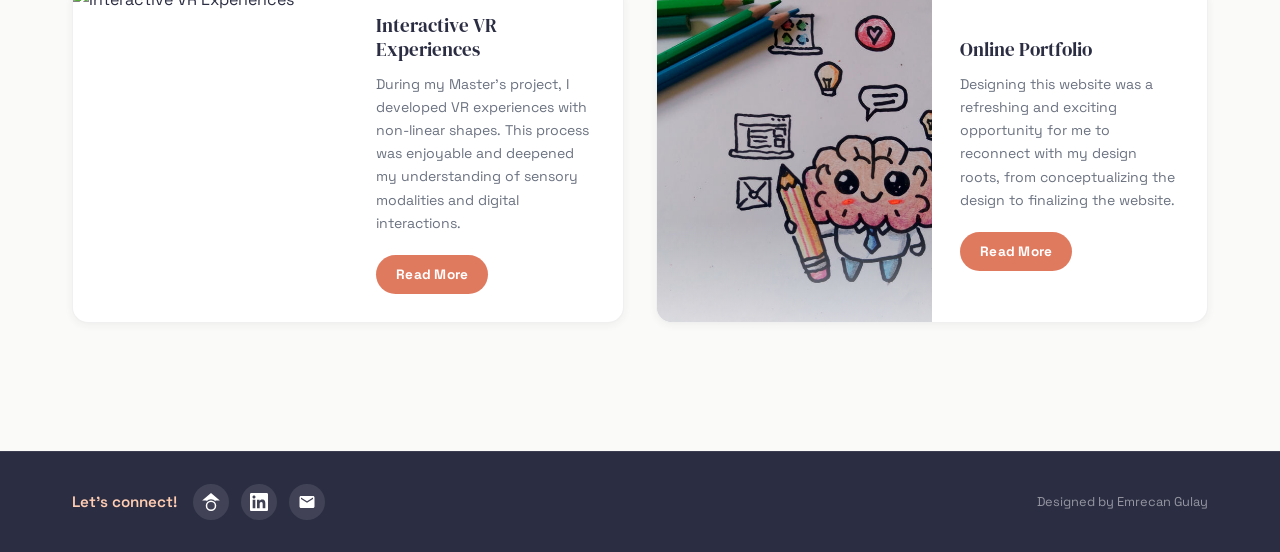
==== commit 1127675f: "Sync design overhaul (Steps 2-6): typography, gradients, hero particles, project pages, SEO - Typogr" ====
--- a/highlights.html
+++ b/highlights.html
@@ -29,6 +29,7 @@
         <li><a href="index.html">Home</a></li>
         <li><a href="highlights.html" class="active">Highlights</a></li>
         <li><a href="publications.html">Publications</a></li>
+        <li><a href="cv.html">CV</a></li>
       </ul>
     </div>
   </nav>
@@ -82,6 +83,19 @@
     <div class="container">
       <h2 class="section-label reveal">Academic &amp; Research</h2>
       <div class="projects-grid stagger-children">
+
+        <!-- Human-AI Relational Dynamics (Postdoc) -->
+        <div class="project-card reveal">
+          <div class="project-card-image-wrapper">
+            <img src="images/projects/relational-dissonance-cover.png" alt="Human-AI Relational Dynamics Research" class="project-card-image">
+            <div class="project-card-image-overlay"></div>
+          </div>
+          <div class="project-card-content">
+            <h3 class="project-card-title">Human-AI Relational Dynamics</h3>
+            <p class="project-card-desc">My postdoctoral research investigates how people form and navigate relationships with AI systems, introducing the concept of relational dissonance. Published at CHI 2026.</p>
+            <a href="projects/relational-dynamics.html" class="btn btn-small">Read More</a>
+          </div>
+        </div>
 
         <!-- Physical + Digital Integration (PhD) -->
         <div class="project-card reveal">
@@ -154,7 +168,7 @@
   </section>
 
   <!-- Spacer before footer -->
-  <div style="padding-bottom: 3rem; background: var(--dark-bg);"></div>
+  <div style="padding-bottom: 3rem;"></div>
 
   <!-- ========== FOOTER ========== -->
   <footer class="footer">
@@ -168,8 +182,8 @@
           <a href="https://www.linkedin.com/in/emrecan-gulay/" target="_blank" rel="noopener noreferrer" class="social-link" aria-label="LinkedIn">
             <svg width="18" height="18" viewBox="0 0 24 24" fill="currentColor"><path d="M20.447 20.452h-3.554v-5.569c0-1.328-.027-3.037-1.852-3.037-1.853 0-2.136 1.445-2.136 2.939v5.667H9.351V9h3.414v1.561h.046c.477-.9 1.637-1.85 3.37-1.85 3.601 0 4.267 2.37 4.267 5.455v6.286zM5.337 7.433c-1.144 0-2.063-.926-2.063-2.065 0-1.138.92-2.063 2.063-2.063 1.14 0 2.064.925 2.064 2.063 0 1.139-.925 2.065-2.064 2.065zm1.782 13.019H3.555V9h3.564v11.452zM22.225 0H1.771C.792 0 0 .774 0 1.729v20.542C0 23.227.792 24 1.771 24h20.451C23.2 24 24 23.227 24 22.271V1.729C24 .774 23.2 0 22.222 0h.003z"/></svg>
           </a>
-          <a href="https://twitter.com/" target="_blank" rel="noopener noreferrer" class="social-link" aria-label="Twitter">
-            <svg width="18" height="18" viewBox="0 0 24 24" fill="currentColor"><path d="M18.244 2.25h3.308l-7.227 8.26 8.502 11.24H16.17l-5.214-6.817L4.99 21.75H1.68l7.73-8.835L1.254 2.25H8.08l4.713 6.231zm-1.161 17.52h1.833L7.084 4.126H5.117z"/></svg>
+          <a href="mailto:emrecangulay@gmail.com" class="social-link" aria-label="Email">
+            <svg width="18" height="18" viewBox="0 0 24 24" fill="currentColor"><path d="M20 4H4c-1.1 0-2 .9-2 2v12c0 1.1.9 2 2 2h16c1.1 0 2-.9 2-2V6c0-1.1-.9-2-2-2zm0 4-8 5-8-5V6l8 5 8-5v2z"/></svg>
           </a>
         </div>
       </div>
--- a/css/style.css
+++ b/css/style.css
@@ -1,28 +1,44 @@
 /* ===================================
    Dr. Emrecan Gulay - Portfolio Site
-   Warm Blush/Peach Pastel Theme
+   Soft Lavender & Coral Theme
    =================================== */
 
 /* ---------- CSS Variables ---------- */
 :root {
+  /* New pastel palette */
+  --bg-primary: #FAFAF8;
+  --bg-secondary: #F5F0EB;
+  --bg-accent: #F0E6FF;
+  --surface: #FFFFFF;
+  --text-primary: #2B2D42;
+  --text-secondary: #6B7280;
+
+  /* Accents */
+  --accent-vibrant: #E07A5F;
+  --accent-soft: #C8B6FF;
+  --accent-teal: #81B29A;
+  --accent-gold: #F2CC8F;
   --peach: #FFCDB2;
   --blush: #FFB4A2;
   --rose: #E5989B;
   --deep-rose: #B5838D;
+
+  /* Legacy aliases */
   --charcoal: #2B2D42;
-  --dark-bg: #1A1A2E;
+  --dark-bg: #2B2D42;
   --cream: #FAF9F6;
   --white: #FFFFFF;
-  --light-gray: #F0EDED;
   --accent-orange: #E07A5F;
-  --accent-teal: #81B29A;
-  --accent-gold: #F2CC8F;
+
+  /* Typography */
   --font-main: 'Space Grotesk', -apple-system, BlinkMacSystemFont, 'Segoe UI', sans-serif;
   --font-display: 'DM Serif Display', Georgia, serif;
+
+  /* Utility */
   --transition: 0.3s cubic-bezier(0.4, 0, 0.2, 1);
-  --shadow-sm: 0 2px 8px rgba(43, 45, 66, 0.08);
-  --shadow-md: 0 4px 20px rgba(43, 45, 66, 0.12);
-  --shadow-lg: 0 8px 40px rgba(43, 45, 66, 0.16);
+  --shadow-sm: 0 2px 8px rgba(43, 45, 66, 0.06);
+  --shadow-md: 0 4px 20px rgba(43, 45, 66, 0.10);
+  --shadow-lg: 0 8px 40px rgba(43, 45, 66, 0.14);
   --max-width: 1200px;
 }
 
@@ -42,8 +58,8 @@
 
 body {
   font-family: var(--font-main);
-  color: var(--charcoal);
-  background-color: var(--cream);
+  color: var(--text-primary);
+  background-color: var(--bg-primary);
   line-height: 1.7;
   overflow-x: hidden;
   -webkit-font-smoothing: antialiased;
@@ -78,9 +94,22 @@
   padding: 6rem 0;
 }
 
+/* ---------- Scroll Progress Bar ---------- */
+.scroll-progress {
+  position: fixed;
+  top: 0;
+  left: 0;
+  height: 3px;
+  background: linear-gradient(90deg, var(--accent-vibrant), var(--accent-soft));
+  transform-origin: left;
+  transform: scaleX(0);
+  z-index: 1001;
+  pointer-events: none;
+}
+
 /* ---------- Gradient Text Effects ---------- */
 .gradient-text-orange {
-  background: linear-gradient(135deg, var(--accent-orange), var(--blush));
+  background: linear-gradient(135deg, var(--accent-vibrant), var(--blush));
   -webkit-background-clip: text;
   -webkit-text-fill-color: transparent;
   background-clip: text;
@@ -94,8 +123,7 @@
 }
 
 /* ---------- Scroll Animations ---------- */
-/* Scroll reveals — no transitions/animations, JS handles entrance */
-.reveal, .reveal-left, .reveal-right { /* placeholder classes */ }
+.reveal, .reveal-left, .reveal-right { /* placeholder classes — JS handles entrance */ }
 
 /* ---------- Navigation ---------- */
 .navbar {
@@ -104,7 +132,7 @@
   left: 0;
   right: 0;
   z-index: 1000;
-  background: rgba(250, 249, 246, 0.92);
+  background: rgba(250, 250, 248, 0.92);
   backdrop-filter: blur(12px);
   -webkit-backdrop-filter: blur(12px);
   border-bottom: 1px solid rgba(43, 45, 66, 0.06);
@@ -131,13 +159,13 @@
   font-family: var(--font-display);
   font-size: 1.35rem;
   font-weight: 400;
-  color: var(--charcoal);
+  color: var(--text-primary);
   line-height: 1.15;
 }
 
 .nav-brand-subtitle {
   font-size: 0.75rem;
-  color: var(--deep-rose);
+  color: var(--accent-vibrant);
   letter-spacing: 0.15em;
   text-transform: lowercase;
   font-weight: 400;
@@ -155,6 +183,7 @@
   letter-spacing: 0.02em;
   position: relative;
   padding: 0.25rem 0;
+  color: var(--text-primary);
 }
 
 .nav-links a::after {
@@ -164,7 +193,7 @@
   left: 0;
   width: 0;
   height: 2px;
-  background: var(--rose);
+  background: var(--accent-vibrant);
   transition: width var(--transition);
   border-radius: 1px;
 }
@@ -175,7 +204,7 @@
 }
 
 .nav-links a.active {
-  color: var(--accent-orange);
+  color: var(--accent-vibrant);
 }
 
 /* Mobile menu toggle */
@@ -192,7 +221,7 @@
 .nav-toggle span {
   width: 24px;
   height: 2px;
-  background: var(--charcoal);
+  background: var(--text-primary);
   transition: var(--transition);
   border-radius: 1px;
 }
@@ -205,6 +234,7 @@
   position: relative;
   overflow: hidden;
   padding-top: 72px;
+  background: var(--bg-primary);
 }
 
 .hero::before {
@@ -212,16 +242,18 @@
   position: absolute;
   inset: 0;
   background:
-    radial-gradient(circle at 20% 50%, rgba(255,205,178,0.15), transparent 50%),
-    radial-gradient(circle at 80% 20%, rgba(129,178,154,0.1), transparent 40%),
-    radial-gradient(circle at 60% 80%, rgba(255,180,162,0.1), transparent 45%);
+    radial-gradient(circle at 20% 50%, rgba(200, 182, 255, 0.12), transparent 50%),
+    radial-gradient(circle at 80% 20%, rgba(129, 178, 154, 0.10), transparent 40%),
+    radial-gradient(circle at 60% 80%, rgba(255, 180, 162, 0.10), transparent 45%),
+    radial-gradient(circle at 40% 30%, rgba(240, 230, 255, 0.15), transparent 50%),
+    radial-gradient(circle at 75% 70%, rgba(129, 178, 154, 0.08), transparent 40%);
   animation: meshMove 20s ease-in-out infinite alternate;
   z-index: 0;
 }
 
 @keyframes meshMove {
-  0% { transform: scale(1) rotate(0deg); }
-  100% { transform: scale(1.1) rotate(3deg); }
+  0% { transform: scale(1) rotate(0deg) translate(0, 0); }
+  100% { transform: scale(1.1) rotate(3deg) translate(10px, -10px); }
 }
 
 .hero .container {
@@ -231,15 +263,56 @@
   align-items: center;
 }
 
+/* Hero entrance choreography — staggered */
 .hero-content {
   z-index: 2;
-  animation: heroFadeUp 1s ease 0.2s both;
-}
-
-/* hero-visual animation merged into the block below */
+}
+
+.hero-greeting {
+  font-size: 1.1rem;
+  color: var(--accent-vibrant);
+  font-weight: 600;
+  margin-bottom: 0.5rem;
+  display: inline-block;
+  opacity: 0;
+  animation: heroFadeUp 0.6s ease 0ms forwards;
+}
+
+.hero-title {
+  font-size: 3rem;
+  color: var(--text-primary);
+  margin-bottom: 1.5rem;
+  opacity: 0;
+  animation: heroFadeUp 0.7s ease 200ms forwards;
+}
+
+.hero-title .highlight {
+  color: var(--accent-vibrant);
+}
+
+.hero-title .highlight-teal {
+  color: var(--accent-teal);
+}
+
+.hero-description {
+  font-size: 1.15rem;
+  color: var(--text-secondary);
+  max-width: 520px;
+  line-height: 1.8;
+  opacity: 0;
+  animation: heroFadeUp 0.7s ease 400ms forwards;
+}
+
+.hero-cta {
+  display: flex;
+  gap: 1rem;
+  margin-top: 2rem;
+  opacity: 0;
+  animation: heroFadeUp 0.7s ease 600ms forwards;
+}
 
 @keyframes heroFadeUp {
-  from { opacity: 0; transform: translateY(30px); }
+  from { opacity: 0; transform: translateY(25px); }
   to   { opacity: 1; transform: translateY(0); }
 }
 
@@ -248,90 +321,80 @@
   to   { opacity: 1; transform: translateX(0); }
 }
 
-.hero-greeting {
-  font-size: 1.1rem;
-  color: var(--accent-orange);
-  font-weight: 600;
-  margin-bottom: 0.5rem;
-  display: inline-block;
-}
-
-.hero-title {
-  font-size: 3rem;
-  color: var(--charcoal);
-  margin-bottom: 1.5rem;
-}
-
-.hero-title .highlight {
-  color: var(--accent-orange);
-}
-
-.hero-title .highlight-teal {
-  color: var(--accent-teal);
-}
-
-.hero-description {
-  font-size: 1.15rem;
-  color: #666;
-  max-width: 520px;
-  line-height: 1.8;
-}
-
-.hero-cta {
-  display: flex;
-  gap: 1rem;
-  margin-top: 2rem;
-}
-
+/* Hero Visual — SVG + Canvas container */
 .hero-visual {
   position: relative;
   display: flex;
   justify-content: center;
   align-items: center;
-  animation: heroFadeIn 1.2s ease 0.5s both;
-}
-
+  opacity: 0;
+  animation: heroFadeIn 1s ease 500ms forwards;
+}
+
+/* Inline SVG hero */
 .hero-swirl {
-  width: 100%;
-  max-width: 500px;
-  animation: float 6s ease-in-out infinite;
-}
-
-@keyframes float {
-  0%, 100% { transform: translateY(0) rotate(0deg); }
-  50% { transform: translateY(-15px) rotate(2deg); }
-}
-
-/* Decorative floating dots */
+  width: 130%;
+  max-width: 900px;
+  overflow: visible;
+  margin: -4rem -4rem -4rem 2rem;
+}
+
+/* Decorative floating shapes behind SVG */
 .hero-visual::before,
 .hero-visual::after {
   content: '';
   position: absolute;
   border-radius: 50%;
-  opacity: 0.3;
+  opacity: 0.25;
+  filter: blur(40px);
+  z-index: -1;
 }
 
 .hero-visual::before {
-  width: 120px;
-  height: 120px;
+  width: 280px;
+  height: 280px;
+  background: var(--accent-soft);
+  top: -50px;
+  right: -40px;
+  animation: floatShape 8s ease-in-out infinite;
+}
+
+.hero-visual::after {
+  width: 220px;
+  height: 220px;
   background: var(--peach);
-  top: -20px;
-  right: -20px;
-  animation: pulse 4s ease-in-out infinite;
-}
-
-.hero-visual::after {
-  width: 80px;
-  height: 80px;
-  background: var(--blush);
-  bottom: 20px;
-  left: -10px;
-  animation: pulse 4s ease-in-out infinite 1s;
-}
-
-@keyframes pulse {
-  0%, 100% { transform: scale(1); opacity: 0.3; }
-  50% { transform: scale(1.15); opacity: 0.5; }
+  bottom: -20px;
+  left: -40px;
+  animation: floatShape 8s ease-in-out infinite 2s;
+}
+
+@keyframes floatShape {
+  0%, 100% { transform: translate(0, 0) scale(1); }
+  50% { transform: translate(10px, -15px) scale(1.1); }
+}
+
+/* Flow paths: hidden but kept in DOM for particle trajectory data */
+.hero-swirl .flow {
+  fill: none;
+  stroke: transparent;
+  visibility: hidden;
+}
+
+/* Hero particle canvas */
+.hero-particle-canvas {
+  position: absolute;
+  top: 0;
+  left: 0;
+  width: 100%;
+  height: 100%;
+  pointer-events: none;
+  z-index: 1;
+  opacity: 0;
+  animation: canvasFadeIn 0.8s ease 400ms forwards;
+}
+
+@keyframes canvasFadeIn {
+  to { opacity: 1; }
 }
 
 /* ---------- Buttons ---------- */
@@ -349,26 +412,30 @@
   border: none;
 }
 
+.btn:active {
+  transform: scale(0.97);
+}
+
 .btn-primary {
-  background: var(--accent-orange);
+  background: var(--accent-vibrant);
   color: var(--white);
 }
 
 .btn-primary:hover {
   background: #c96a50;
   transform: translateY(-2px);
-  box-shadow: var(--shadow-md);
+  box-shadow: 0 6px 20px rgba(224, 122, 95, 0.3);
 }
 
 .btn-outline {
   background: transparent;
-  color: var(--charcoal);
-  border: 2px solid var(--blush);
+  color: var(--text-primary);
+  border: 2px solid var(--accent-soft);
 }
 
 .btn-outline:hover {
-  background: var(--peach);
-  border-color: var(--peach);
+  background: var(--bg-accent);
+  border-color: var(--accent-soft);
   transform: translateY(-2px);
 }
 
@@ -379,8 +446,8 @@
 
 /* ---------- About Section ---------- */
 .about-section {
-  background: linear-gradient(180deg, #1A1A2E 0%, #16213E 50%, #1A1A2E 100%);
-  color: var(--white);
+  background: var(--bg-secondary);
+  color: var(--text-primary);
   position: relative;
   overflow: hidden;
 }
@@ -401,19 +468,20 @@
   height: 340px;
   object-fit: cover;
   border-radius: 16px;
-  border: 3px solid rgba(255, 205, 178, 0.3);
+  border: 3px solid rgba(200, 182, 255, 0.3);
+  box-shadow: var(--shadow-md);
 }
 
 .about-text h2 {
   font-size: 2rem;
   margin-bottom: 1rem;
-  color: var(--peach);
+  color: var(--accent-vibrant);
 }
 
 .about-text p {
   font-size: 1rem;
   line-height: 1.85;
-  color: rgba(255, 255, 255, 0.85);
+  color: var(--text-secondary);
   max-width: 520px;
 }
 
@@ -422,9 +490,23 @@
   opacity: 0.9;
 }
 
+/* ---------- Current Research ---------- */
+.current-research {
+  background: var(--bg-primary);
+  color: var(--text-primary);
+}
+
+.current-research .about-text h2 {
+  color: var(--accent-vibrant);
+}
+
+.current-research .about-text p {
+  color: var(--text-secondary);
+}
+
 /* ---------- Quick Facts ---------- */
 .quick-facts {
-  background: linear-gradient(180deg, #1A1A2E 0%, #16213E 50%, #1A1A2E 100%);
+  background: var(--bg-secondary);
   padding-bottom: 4rem;
 }
 
@@ -437,12 +519,12 @@
 
 .fact-item {
   text-align: center;
-  color: var(--white);
+  color: var(--text-primary);
 }
 
 .fact-item .fact-highlight {
   font-weight: 700;
-  color: var(--accent-gold);
+  color: var(--accent-vibrant);
 }
 
 .fact-item .fact-emoji {
@@ -452,8 +534,8 @@
 
 /* ---------- Action Buttons Section ---------- */
 .actions-section {
-  background: linear-gradient(180deg, #1A1A2E 0%, #16213E 50%, #1A1A2E 100%);
-  padding-bottom: 5rem;
+  background: var(--bg-secondary);
+  padding: 3rem 0 5rem;
 }
 
 .actions-grid {
@@ -479,30 +561,33 @@
   width: 80px;
   height: 80px;
   border-radius: 50%;
-  background: var(--peach);
+  background: var(--surface);
+  border: 2px solid rgba(200, 182, 255, 0.3);
   display: flex;
   align-items: center;
   justify-content: center;
   font-size: 1.8rem;
   transition: all var(--transition);
+  box-shadow: var(--shadow-sm);
 }
 
 .action-card:hover .action-icon {
-  background: var(--blush);
-  box-shadow: 0 4px 20px rgba(255, 180, 162, 0.4);
+  background: var(--bg-accent);
+  border-color: var(--accent-soft);
+  box-shadow: 0 4px 20px rgba(200, 182, 255, 0.25);
 }
 
 .action-label {
   font-weight: 700;
   font-size: 0.95rem;
-  color: var(--white);
+  color: var(--text-primary);
   text-transform: uppercase;
   letter-spacing: 0.08em;
 }
 
 /* ---------- Hobbies / Interests Ticker ---------- */
 .interests-bar {
-  background: var(--cream);
+  background: var(--bg-primary);
   padding: 1.5rem 0;
   border-top: 1px solid rgba(43, 45, 66, 0.06);
   border-bottom: 1px solid rgba(43, 45, 66, 0.06);
@@ -521,7 +606,7 @@
   align-items: center;
   gap: 0.5rem;
   font-size: 0.9rem;
-  color: var(--charcoal);
+  color: var(--text-primary);
   white-space: nowrap;
   opacity: 0.7;
 }
@@ -582,7 +667,7 @@
 }
 
 .social-link:hover {
-  background: var(--accent-orange);
+  background: var(--accent-vibrant);
   transform: translateY(-2px);
 }
 
@@ -599,16 +684,16 @@
   padding-top: 120px;
   padding-bottom: 3rem;
   text-align: center;
-  background: linear-gradient(180deg, #1A1A2E 0%, #16213E 100%);
+  background: linear-gradient(180deg, var(--bg-accent) 0%, var(--bg-secondary) 100%);
 }
 
 .page-hero h1 {
   font-size: 3rem;
-  color: var(--white);
+  color: var(--text-primary);
 }
 
 .page-hero p {
-  color: rgba(255, 255, 255, 0.6);
+  color: var(--text-secondary);
   margin-top: 0.5rem;
   font-size: 1.05rem;
 }
@@ -617,16 +702,16 @@
 .section-label {
   font-family: var(--font-display);
   font-size: 1.6rem;
-  color: var(--peach);
+  color: var(--accent-vibrant);
   margin-bottom: 2rem;
   padding-bottom: 0.75rem;
-  border-bottom: 2px solid rgba(255, 205, 178, 0.2);
+  border-bottom: 2px solid rgba(224, 122, 95, 0.2);
   letter-spacing: 0.02em;
 }
 
 /* Project Cards Grid */
 .projects-section {
-  background: linear-gradient(180deg, #1A1A2E 0%, #16213E 50%, #1A1A2E 100%);
+  background: var(--bg-primary);
   padding-bottom: 5rem;
 }
 
@@ -639,20 +724,21 @@
 .project-card {
   display: grid;
   grid-template-columns: 1fr 1fr;
-  background: rgba(255, 255, 255, 0.05);
+  background: var(--surface);
   border-radius: 16px;
   overflow: hidden;
   transition: all var(--transition), box-shadow 0.4s ease;
-  border: 1px solid rgba(255, 255, 255, 0.06);
+  border: 1px solid rgba(0, 0, 0, 0.06);
+  box-shadow: var(--shadow-sm);
 }
 
 .project-card:hover {
-  transform: translateY(-4px);
-  box-shadow: 0 12px 40px rgba(0, 0, 0, 0.3);
-  border-color: rgba(255, 205, 178, 0.2);
-}
-
-/* Image wrapper with overflow hidden and gradient overlay */
+  transform: translateY(-6px);
+  box-shadow: 0 12px 40px rgba(200, 182, 255, 0.2);
+  border-color: rgba(200, 182, 255, 0.3);
+}
+
+/* Image wrapper */
 .project-card-image-wrapper {
   position: relative;
   overflow: hidden;
@@ -675,8 +761,8 @@
   bottom: 0;
   left: 0;
   right: 0;
-  height: 40%;
-  background: linear-gradient(to top, rgba(26, 26, 46, 0.5), transparent);
+  height: 30%;
+  background: linear-gradient(to top, rgba(255, 255, 255, 0.6), transparent);
   pointer-events: none;
 }
 
@@ -685,33 +771,31 @@
   display: flex;
   flex-direction: column;
   justify-content: center;
-  backdrop-filter: blur(4px);
-  -webkit-backdrop-filter: blur(4px);
 }
 
 .project-card-title {
   font-size: 1.2rem;
-  color: var(--white);
+  color: var(--text-primary);
   margin-bottom: 0.75rem;
   font-family: var(--font-display);
 }
 
 .project-card-desc {
   font-size: 0.88rem;
-  color: rgba(255, 255, 255, 0.7);
+  color: var(--text-secondary);
   line-height: 1.65;
   margin-bottom: 1.25rem;
 }
 
 .project-card .btn-small {
   align-self: flex-start;
-  background: var(--accent-gold);
-  color: var(--charcoal);
+  background: var(--accent-vibrant);
+  color: var(--white);
   font-weight: 700;
 }
 
 .project-card .btn-small:hover {
-  background: #e5be7d;
+  background: #c96a50;
 }
 
 /* Full width last card if odd number */
@@ -725,7 +809,7 @@
    ========================================= */
 
 .publications-section {
-  background: linear-gradient(180deg, #1A1A2E 0%, #16213E 50%, #1A1A2E 100%);
+  background: var(--bg-primary);
   padding-bottom: 5rem;
   min-height: 60vh;
 }
@@ -736,7 +820,7 @@
 
 .pub-year {
   font-size: 1.8rem;
-  color: var(--accent-gold);
+  color: var(--accent-vibrant);
   margin-bottom: 1.5rem;
   font-family: var(--font-display);
   cursor: pointer;
@@ -744,7 +828,7 @@
   align-items: center;
   gap: 0.5rem;
   padding-bottom: 0.5rem;
-  border-bottom: 1px solid rgba(242, 204, 143, 0.15);
+  border-bottom: 1px solid rgba(224, 122, 95, 0.15);
 }
 
 .pub-year .toggle-icon {
@@ -760,31 +844,40 @@
   font-family: var(--font-main);
   font-size: 0.8rem;
   font-weight: 500;
-  color: rgba(255, 255, 255, 0.4);
+  color: var(--text-secondary);
   margin-left: auto;
   margin-right: 0.5rem;
 }
 
 .pub-item {
   margin-bottom: 2rem;
-  padding-bottom: 2rem;
-  border-bottom: 1px solid rgba(255, 255, 255, 0.08);
+  padding: 1.5rem;
+  background: var(--surface);
+  border-radius: 12px;
+  border-left: 4px solid var(--accent-vibrant);
+  box-shadow: var(--shadow-sm);
+  transition: transform var(--transition), box-shadow var(--transition);
+}
+
+.pub-item:hover {
+  transform: translateY(-2px);
+  box-shadow: var(--shadow-md);
 }
 
 .pub-item:last-child {
-  border-bottom: none;
+  margin-bottom: 0;
 }
 
 .pub-title {
   font-size: 1rem;
   font-weight: 700;
-  color: var(--white);
+  color: var(--text-primary);
   margin-bottom: 0.75rem;
   line-height: 1.5;
 }
 
 .pub-title em {
-  color: var(--peach);
+  color: var(--accent-vibrant);
   font-style: italic;
 }
 
@@ -801,38 +894,54 @@
 }
 
 .badge-paper {
-  background: rgba(224, 122, 95, 0.15);
-  color: var(--accent-orange);
+  background: rgba(224, 122, 95, 0.12);
+  color: var(--accent-vibrant);
+  border: 1px solid rgba(224, 122, 95, 0.2);
 }
 
 .badge-patent {
   background: rgba(242, 204, 143, 0.15);
-  color: var(--accent-gold);
+  color: #b8941d;
+  border: 1px solid rgba(242, 204, 143, 0.3);
 }
 
 .badge-thesis {
-  background: rgba(229, 152, 155, 0.15);
-  color: var(--rose);
+  background: rgba(229, 152, 155, 0.12);
+  color: var(--deep-rose);
+  border: 1px solid rgba(229, 152, 155, 0.2);
 }
 
 .badge-preprint {
-  background: rgba(129, 178, 154, 0.15);
-  color: var(--accent-teal);
-}
+  background: rgba(129, 178, 154, 0.12);
+  color: #5a9a7a;
+  border: 1px solid rgba(129, 178, 154, 0.2);
+}
+
+.badge-demo {
+  background: rgba(200, 182, 255, 0.15);
+  color: #7c3aed;
+  border: 1px solid rgba(200, 182, 255, 0.3);
+}
+
+/* Per-badge left border color on pub-item */
+.pub-item:has(.badge-patent) { border-left-color: var(--accent-gold); }
+.pub-item:has(.badge-thesis) { border-left-color: var(--rose); }
+.pub-item:has(.badge-preprint) { border-left-color: var(--accent-teal); }
+.pub-item:has(.badge-demo) { border-left-color: var(--accent-soft); }
 
 .pub-citation {
   font-size: 0.88rem;
-  color: rgba(255, 255, 255, 0.65);
+  color: var(--text-secondary);
   line-height: 1.7;
 }
 
 .pub-citation a {
-  color: var(--blush);
+  color: var(--accent-vibrant);
   word-break: break-all;
 }
 
 .pub-citation a:hover {
-  color: var(--peach);
+  color: #c96a50;
   text-decoration: underline;
 }
 
@@ -840,7 +949,7 @@
   display: inline-flex;
   align-items: center;
   gap: 0.5rem;
-  color: var(--peach);
+  color: var(--accent-vibrant);
   font-weight: 600;
   margin-top: 2rem;
   font-size: 0.95rem;
@@ -848,7 +957,147 @@
 }
 
 .scholar-link:hover {
-  color: var(--accent-gold);
+  color: #c96a50;
+}
+
+/* =========================================
+   CV PAGE
+   ========================================= */
+
+.cv-section {
+  max-width: 800px;
+  margin: 0 auto;
+  background: var(--bg-primary);
+}
+
+.cv-group {
+  margin-bottom: 3.5rem;
+}
+
+.cv-group-title {
+  font-size: 1.6rem;
+  color: var(--accent-vibrant);
+  margin-bottom: 1.5rem;
+  padding-bottom: 0.5rem;
+  border-bottom: 1px solid rgba(224, 122, 95, 0.15);
+}
+
+.cv-entry {
+  margin-bottom: 2rem;
+  padding-left: 1.5rem;
+  border-left: 2px solid rgba(200, 182, 255, 0.4);
+  position: relative;
+}
+
+/* Timeline dot */
+.cv-entry::before {
+  content: '';
+  position: absolute;
+  left: -5px;
+  top: 6px;
+  width: 8px;
+  height: 8px;
+  border-radius: 50%;
+  background: var(--accent-vibrant);
+}
+
+.cv-entry-header {
+  display: flex;
+  justify-content: space-between;
+  align-items: baseline;
+  flex-wrap: wrap;
+  gap: 0.5rem;
+}
+
+.cv-entry-title {
+  font-size: 1.1rem;
+  font-weight: 600;
+  color: var(--text-primary);
+}
+
+.cv-entry-date {
+  font-size: 0.85rem;
+  color: var(--accent-vibrant);
+  white-space: nowrap;
+}
+
+.cv-entry-org {
+  font-size: 0.9rem;
+  color: var(--text-secondary);
+  margin-top: 0.25rem;
+}
+
+.cv-entry-note {
+  font-size: 0.9rem;
+  color: var(--text-secondary);
+  margin-top: 0.4rem;
+  font-style: italic;
+}
+
+.cv-entry-details {
+  margin-top: 0.6rem;
+  padding-left: 1.2rem;
+  list-style: disc;
+}
+
+.cv-entry-details li {
+  font-size: 0.9rem;
+  color: var(--text-secondary);
+  line-height: 1.7;
+  margin-bottom: 0.25rem;
+}
+
+.cv-publications-list {
+  padding-left: 1.2rem;
+  list-style: disc;
+}
+
+.cv-publications-list li {
+  font-size: 0.9rem;
+  color: var(--text-secondary);
+  line-height: 1.8;
+  margin-bottom: 0.3rem;
+}
+
+.cv-publications-list li strong {
+  color: var(--accent-vibrant);
+}
+
+.cv-inline-link {
+  display: inline-block;
+  margin-top: 0.75rem;
+  color: var(--accent-vibrant);
+  font-weight: 600;
+  font-size: 0.9rem;
+  transition: color var(--transition);
+}
+
+.cv-inline-link:hover {
+  color: #c96a50;
+}
+
+.cv-sub-title {
+  font-size: 1rem;
+  color: var(--text-primary);
+  margin-top: 1.5rem;
+  margin-bottom: 0.75rem;
+}
+
+.cv-skills-grid {
+  display: flex;
+  flex-wrap: wrap;
+  gap: 0.5rem;
+  margin-bottom: 0.5rem;
+}
+
+.cv-skill-tag {
+  padding: 0.35rem 0.85rem;
+  background: var(--bg-accent);
+  color: #6d28d9;
+  border-radius: 20px;
+  font-size: 0.82rem;
+  font-weight: 500;
+  border: 1px solid rgba(200, 182, 255, 0.3);
 }
 
 /* =========================================
@@ -911,7 +1160,7 @@
     top: 72px;
     left: 0;
     right: 0;
-    background: var(--cream);
+    background: var(--bg-primary);
     flex-direction: column;
     align-items: center;
     padding: 2rem;
@@ -1012,8 +1261,8 @@
 /* ========== PROJECT DETAIL PAGES ========== */
 
 .project-detail-hero {
-  background: var(--dark-bg);
-  color: var(--white);
+  background: linear-gradient(180deg, var(--bg-accent) 0%, var(--bg-secondary) 100%);
+  color: var(--text-primary);
   padding: 8rem 0 4rem;
   position: relative;
   overflow: hidden;
@@ -1026,7 +1275,7 @@
   left: 0;
   right: 0;
   bottom: 0;
-  background: linear-gradient(135deg, rgba(26, 26, 46, 0.92), rgba(43, 45, 66, 0.85));
+  background: linear-gradient(135deg, rgba(240, 230, 255, 0.85), rgba(245, 240, 235, 0.9));
   z-index: 1;
 }
 
@@ -1042,14 +1291,14 @@
   width: 100%;
   height: 100%;
   object-fit: cover;
-  opacity: 0.3;
+  opacity: 0.15;
 }
 
 .project-back-link {
   display: inline-flex;
   align-items: center;
   gap: 0.5rem;
-  color: var(--accent-gold);
+  color: var(--accent-vibrant);
   text-decoration: none;
   font-size: 0.9rem;
   font-weight: 500;
@@ -1058,7 +1307,7 @@
 }
 
 .project-back-link:hover {
-  color: var(--peach);
+  color: #c96a50;
   transform: translateX(-4px);
 }
 
@@ -1071,12 +1320,12 @@
 
 .project-meta-tag {
   display: inline-block;
-  background: rgba(255, 255, 255, 0.1);
-  border: 1px solid rgba(255, 255, 255, 0.15);
+  background: rgba(200, 182, 255, 0.15);
+  border: 1px solid rgba(200, 182, 255, 0.3);
   padding: 0.35rem 1rem;
   border-radius: 50px;
   font-size: 0.82rem;
-  color: var(--peach);
+  color: var(--accent-vibrant);
   font-weight: 500;
   letter-spacing: 0.02em;
 }
@@ -1086,11 +1335,12 @@
   font-size: clamp(2rem, 5vw, 3.2rem);
   line-height: 1.15;
   margin-bottom: 0.5rem;
+  color: var(--text-primary);
 }
 
 .project-detail-hero .project-subtitle {
   font-size: 1.1rem;
-  color: rgba(255, 255, 255, 0.7);
+  color: var(--text-secondary);
   max-width: 600px;
   line-height: 1.6;
 }
@@ -1107,7 +1357,7 @@
 .project-section h2 {
   font-family: var(--font-display);
   font-size: 1.6rem;
-  color: var(--charcoal);
+  color: var(--text-primary);
   margin-bottom: 1rem;
   position: relative;
   padding-left: 1.25rem;
@@ -1120,13 +1370,13 @@
   top: 0.15em;
   width: 4px;
   height: 1.2em;
-  background: var(--accent-gold);
+  background: var(--accent-vibrant);
   border-radius: 2px;
 }
 
 .project-section p {
   font-size: 1.05rem;
-  color: #555;
+  color: var(--text-secondary);
   line-height: 1.8;
   max-width: 800px;
   margin-bottom: 1rem;
@@ -1134,6 +1384,31 @@
 
 .project-section p:last-child {
   margin-bottom: 0;
+}
+
+.project-list {
+  padding-left: 1.4rem;
+  list-style: disc;
+  margin-top: 0.75rem;
+}
+
+.project-list li {
+  font-size: 1.05rem;
+  color: var(--text-secondary);
+  line-height: 1.8;
+  margin-bottom: 0.4rem;
+}
+
+.project-list li strong {
+  color: var(--text-primary);
+}
+
+.project-list li a {
+  color: var(--accent-vibrant);
+}
+
+.project-list li a:hover {
+  text-decoration: underline;
 }
 
 /* Image Galleries */
@@ -1172,13 +1447,13 @@
 .project-gallery figcaption,
 .gallery-caption {
   font-size: 0.85rem;
-  color: #888;
+  color: var(--text-secondary);
   text-align: center;
   margin-top: 0.5rem;
   font-style: italic;
 }
 
-/* Wide image that spans full content width */
+/* Wide image */
 .project-wide-image {
   width: 100%;
   border-radius: 16px;
@@ -1188,11 +1463,12 @@
 
 /* Highlight callout box */
 .project-callout {
-  background: linear-gradient(135deg, var(--peach), var(--blush));
+  background: linear-gradient(135deg, var(--bg-accent), rgba(200, 182, 255, 0.2));
+  border: 1px solid rgba(200, 182, 255, 0.3);
   border-radius: 16px;
   padding: 2rem 2.5rem;
   margin: 2rem 0;
-  color: var(--charcoal);
+  color: var(--text-primary);
 }
 
 .project-callout h3 {
@@ -1202,7 +1478,7 @@
 }
 
 .project-callout p {
-  color: var(--charcoal);
+  color: var(--text-secondary);
   max-width: 100%;
 }
 
@@ -1211,8 +1487,8 @@
   display: inline-flex;
   align-items: center;
   gap: 0.5rem;
-  background: var(--accent-gold);
-  color: var(--charcoal);
+  background: var(--accent-vibrant);
+  color: var(--white);
   padding: 0.75rem 1.5rem;
   border-radius: 50px;
   font-weight: 700;
@@ -1223,15 +1499,15 @@
 }
 
 .project-ext-link:hover {
-  background: #e5be7d;
+  background: #c96a50;
   transform: translateY(-2px);
   box-shadow: var(--shadow-md);
 }
 
-/* Dark section variant */
+/* Dark section variant for project pages */
 .project-section-dark {
-  background: var(--dark-bg);
-  color: var(--white);
+  background: var(--bg-secondary);
+  color: var(--text-primary);
   padding: 4rem 0;
   margin: 0 calc(-50vw + 50%);
   padding-left: calc(50vw - 50%);
@@ -1239,11 +1515,11 @@
 }
 
 .project-section-dark h2 {
-  color: var(--white);
+  color: var(--text-primary);
 }
 
 .project-section-dark p {
-  color: rgba(255, 255, 255, 0.75);
+  color: var(--text-secondary);
 }
 
 /* Responsive for project detail */
@@ -1267,3 +1543,67 @@
     font-size: 1.6rem;
   }
 }
+
+/* ---------- Back to Top Button ---------- */
+.back-to-top {
+  position: fixed;
+  bottom: 2rem;
+  right: 2rem;
+  width: 44px;
+  height: 44px;
+  border-radius: 50%;
+  background: var(--accent-vibrant);
+  color: var(--white);
+  border: none;
+  cursor: pointer;
+  display: flex;
+  align-items: center;
+  justify-content: center;
+  font-size: 1.2rem;
+  box-shadow: var(--shadow-md);
+  opacity: 0;
+  pointer-events: none;
+  transform: translateY(10px);
+  transition: all var(--transition);
+  z-index: 100;
+}
+
+.back-to-top.visible {
+  opacity: 1;
+  pointer-events: auto;
+  transform: translateY(0);
+}
+
+.back-to-top:hover {
+  background: #c96a50;
+  transform: translateY(-2px);
+}
+
+/* ---------- Link Underline Animation ---------- */
+.animated-link {
+  background-image: linear-gradient(var(--accent-vibrant), var(--accent-vibrant));
+  background-size: 0% 2px;
+  background-position: left bottom;
+  background-repeat: no-repeat;
+  transition: background-size var(--transition);
+}
+
+.animated-link:hover {
+  background-size: 100% 2px;
+}
+
+/* ---------- Stagger Children ---------- */
+.stagger-children > * {
+  transition-delay: calc(var(--stagger-index, 0) * 80ms);
+}
+
+/* ---------- Reduced Motion ---------- */
+@media (prefers-reduced-motion: reduce) {
+  *, *::before, *::after {
+    animation-duration: 0.01ms !important;
+    animation-iteration-count: 1 !important;
+    transition-duration: 0.01ms !important;
+  }
+  .scroll-progress { display: none; }
+  .hero-particle-canvas { display: none; }
+}
